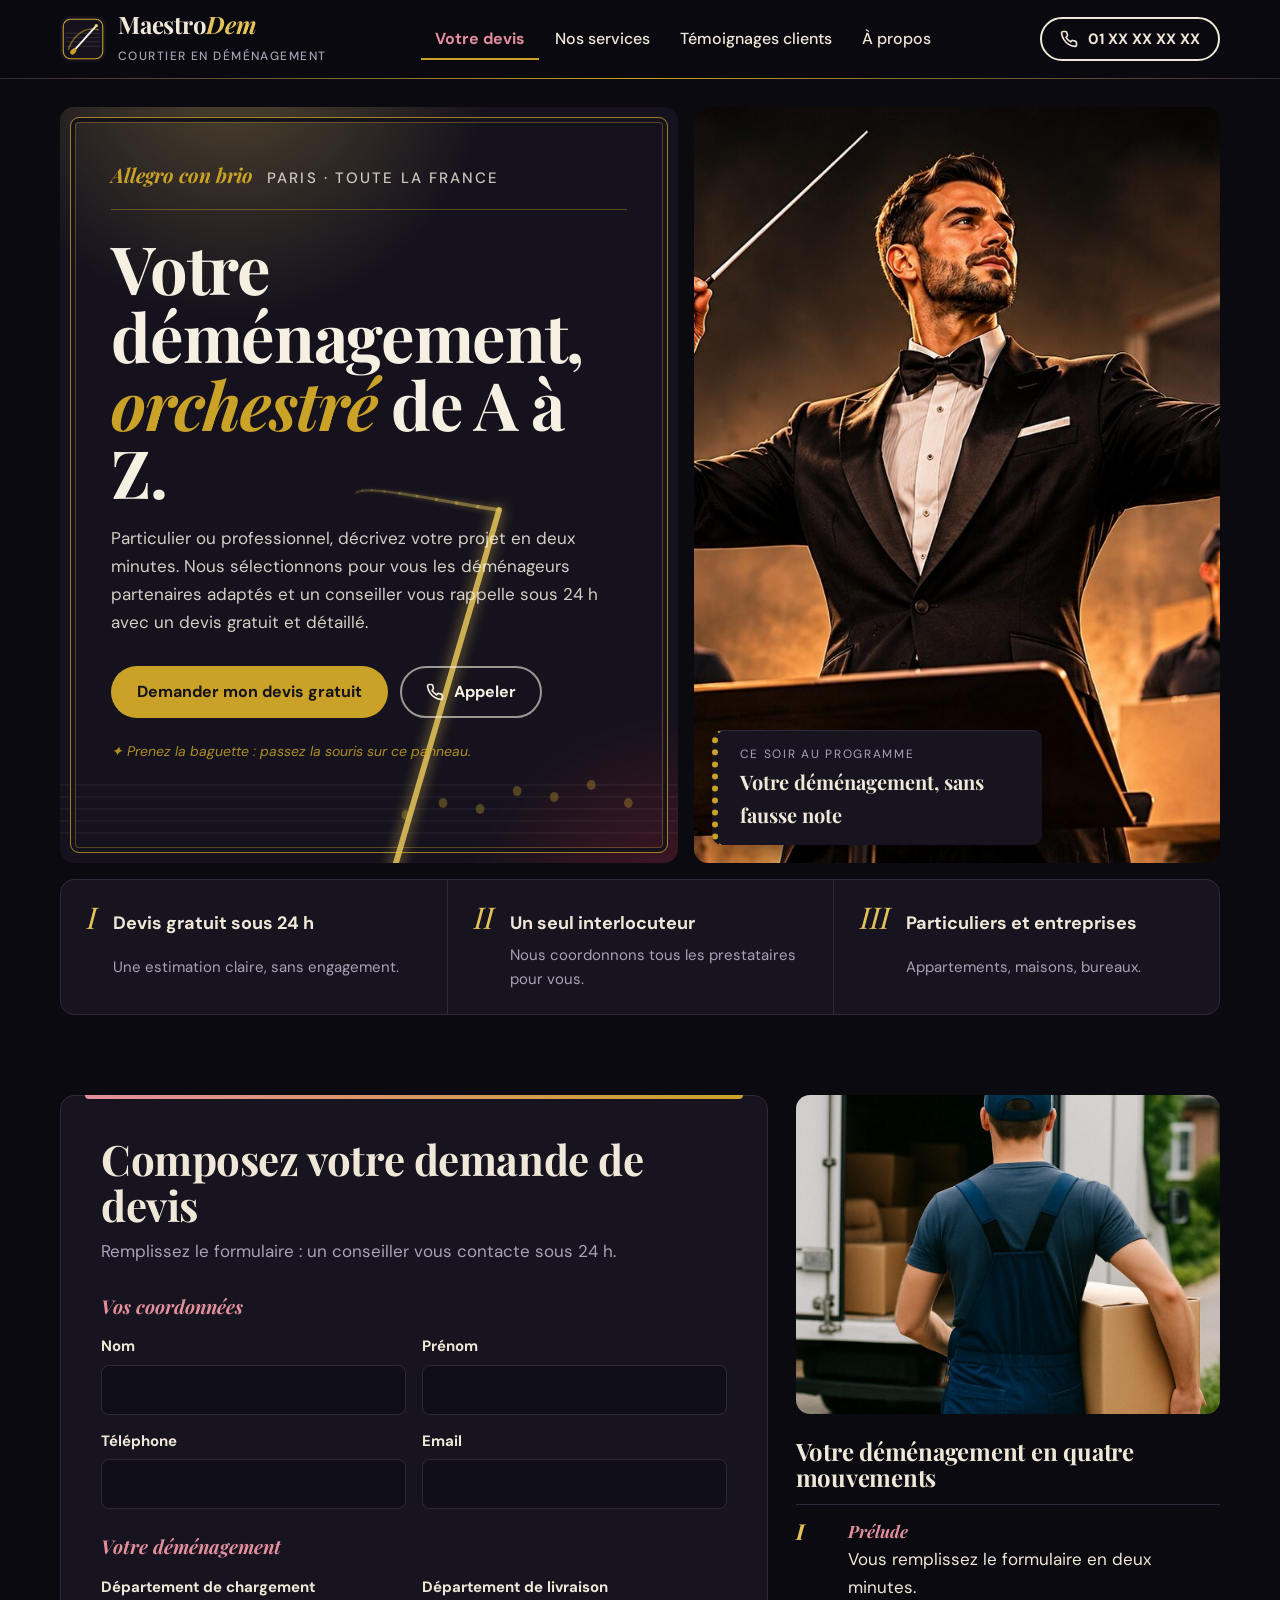
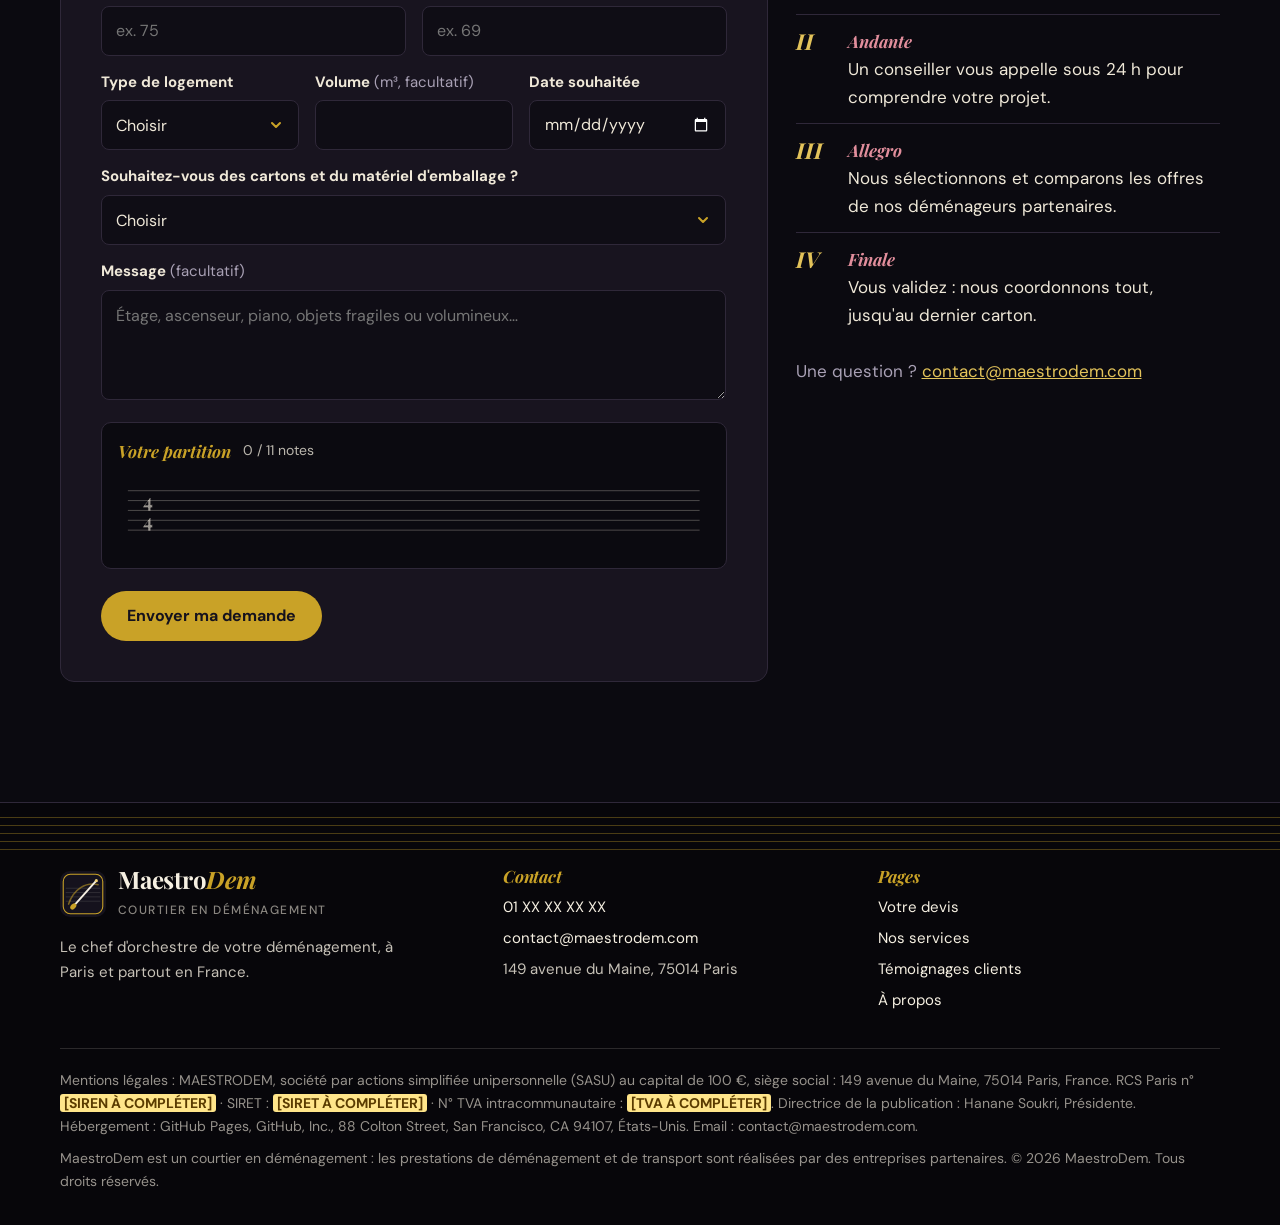
==== index.html @ 1825ca3b "Add files via upload" ====
<!doctype html>
<html lang="fr">
<head>
  <meta charset="utf-8">
  <meta name="viewport" content="width=device-width, initial-scale=1">
  <title>MaestroDem | Votre déménagement orchestré, devis gratuit</title>
  <meta name="description" content="MaestroDem, courtier en déménagement à Paris : nous sélectionnons et coordonnons des déménageurs partenaires partout en France. Devis gratuit sous 24 h.">
  <link rel="canonical" href="https://maestrodem.com/">
  <link rel="icon" href="assets/images/maestrodem-logo.svg" type="image/svg+xml">
  <link rel="icon" href="assets/images/maestrodem-logo.png" type="image/png">
  <link rel="apple-touch-icon" href="assets/images/maestrodem-logo.png">
  <meta name="theme-color" content="#15121D">
  <link rel="preconnect" href="https://fonts.googleapis.com">
  <link rel="preconnect" href="https://fonts.gstatic.com" crossorigin>
  <link href="https://fonts.googleapis.com/css2?family=DM+Sans:opsz,wght@9..40,400;9..40,500;9..40,700&family=Playfair+Display:ital,wght@0,700;0,900;1,400;1,700&display=swap" rel="stylesheet">
  <link rel="stylesheet" href="assets/css/style.css">
  <meta property="og:type" content="website">
  <meta property="og:locale" content="fr_FR">
  <meta property="og:site_name" content="MaestroDem">
  <meta property="og:image" content="https://maestrodem.com/assets/images/og-image.jpg">
  <meta property="og:title" content="MaestroDem | Votre déménagement orchestré, devis gratuit">
  <meta property="og:description" content="MaestroDem, courtier en déménagement à Paris : nous sélectionnons et coordonnons des déménageurs partenaires partout en France. Devis gratuit sous 24 h.">
  <meta property="og:url" content="https://maestrodem.com/">
</head>
<body>
  <header class="site-header">
    <div class="container header-inner">
      <a class="brand" href="index.html">
          <img src="assets/images/maestrodem-logo.svg" alt="" width="46" height="46">
          <span><span class="brand-name">Maestro<em>Dem</em></span><span class="brand-sub">Courtier en déménagement</span></span>
        </a>
      <nav class="nav" aria-label="Navigation principale">
        <a data-nav href="index.html">Votre devis</a>
        <a data-nav href="services.html">Nos services</a>
        <a data-nav href="temoignages-clients.html">Témoignages clients</a>
        <a data-nav href="apropos.html">À propos</a>
      </nav>
      <div class="header-actions">
        <a class="btn btn-line btn-small" href="tel:+33XXXXXXXXX"><svg viewBox="0 0 24 24" fill="none" stroke="currentColor" stroke-width="2.2" stroke-linecap="round" stroke-linejoin="round" aria-hidden="true"><path d="M22 16.9v3a2 2 0 0 1-2.2 2 19.8 19.8 0 0 1-8.6-3.1 19.5 19.5 0 0 1-6-6A19.8 19.8 0 0 1 2.1 4.2 2 2 0 0 1 4.1 2h3a2 2 0 0 1 2 1.7c.1.9.4 1.8.7 2.7a2 2 0 0 1-.5 2.1L8 9.8a16 16 0 0 0 6 6l1.3-1.3a2 2 0 0 1 2.1-.4c.9.3 1.8.6 2.7.7a2 2 0 0 1 1.7 2z"/></svg> 01 XX XX XX XX</a>
        <button class="burger" data-burger aria-label="Ouvrir le menu" aria-expanded="false"><span></span><span></span><span></span></button>
      </div>
    </div>
  </header>

  <div class="drawer" data-drawer>
    <div class="drawer-panel" role="dialog" aria-label="Menu">
      <div class="drawer-head">
        <a class="brand" href="index.html">
          <img src="assets/images/maestrodem-logo.svg" alt="" width="46" height="46">
          <span><span class="brand-name">Maestro<em>Dem</em></span><span class="brand-sub">Courtier en déménagement</span></span>
        </a>
        <button class="drawer-close" data-close aria-label="Fermer le menu">✕</button>
      </div>
      <nav class="drawer-links">
        <a data-nav href="index.html">Votre devis</a>
        <a data-nav href="services.html">Nos services</a>
        <a data-nav href="temoignages-clients.html">Témoignages clients</a>
        <a data-nav href="apropos.html">À propos</a>
      </nav>
      <div class="drawer-contact">
        <a class="btn btn-go" href="tel:+33XXXXXXXXX"><svg viewBox="0 0 24 24" fill="none" stroke="currentColor" stroke-width="2.2" stroke-linecap="round" stroke-linejoin="round" aria-hidden="true"><path d="M22 16.9v3a2 2 0 0 1-2.2 2 19.8 19.8 0 0 1-8.6-3.1 19.5 19.5 0 0 1-6-6A19.8 19.8 0 0 1 2.1 4.2 2 2 0 0 1 4.1 2h3a2 2 0 0 1 2 1.7c.1.9.4 1.8.7 2.7a2 2 0 0 1-.5 2.1L8 9.8a16 16 0 0 0 6 6l1.3-1.3a2 2 0 0 1 2.1-.4c.9.3 1.8.6 2.7.7a2 2 0 0 1 1.7 2z"/></svg> 01 XX XX XX XX</a>
        <a class="btn btn-line" href="mailto:contact@maestrodem.com">contact@maestrodem.com</a>
      </div>
    </div>
  </div>

  <main>

    <section class="hero">
      <div class="container">
        <div class="hero-grid">
          <div class="stage" data-baton>
            <div class="tempo"><span class="tempo-mark">Allegro con brio</span> Paris · Toute la France</div>
            <h1>Votre déménagement, <em>orchestré</em> de A à Z.</h1>
            <p>Particulier ou professionnel, décrivez votre projet en deux minutes. Nous sélectionnons pour vous les déménageurs partenaires adaptés et un conseiller vous rappelle sous 24 h avec un devis gratuit et détaillé.</p>
            <div class="stage-actions">
              <a href="#form-section" class="btn btn-go">Demander mon devis gratuit</a>
              <a href="tel:+33XXXXXXXXX" class="btn btn-on-stage"><svg viewBox="0 0 24 24" fill="none" stroke="currentColor" stroke-width="2.2" stroke-linecap="round" stroke-linejoin="round" aria-hidden="true"><path d="M22 16.9v3a2 2 0 0 1-2.2 2 19.8 19.8 0 0 1-8.6-3.1 19.5 19.5 0 0 1-6-6A19.8 19.8 0 0 1 2.1 4.2 2 2 0 0 1 4.1 2h3a2 2 0 0 1 2 1.7c.1.9.4 1.8.7 2.7a2 2 0 0 1-.5 2.1L8 9.8a16 16 0 0 0 6 6l1.3-1.3a2 2 0 0 1 2.1-.4c.9.3 1.8.6 2.7.7a2 2 0 0 1 1.7 2z"/></svg> Appeler</a>
            </div>
            <p class="baton-hint">✦ Prenez la baguette : passez la souris sur ce panneau.</p>
            <svg class="staff-deco" viewBox="0 0 1000 70" preserveAspectRatio="none" aria-hidden="true">
          <line x1="0" x2="1000" y1="10" y2="10"/><line x1="0" x2="1000" y1="22" y2="22"/><line x1="0" x2="1000" y1="34" y2="34"/><line x1="0" x2="1000" y1="46" y2="46"/><line x1="0" x2="1000" y1="58" y2="58"/>
          <g><ellipse class="n" cx="560" cy="40" rx="7" ry="5"/><ellipse class="n" cx="620" cy="28" rx="7" ry="5"/><ellipse class="n" cx="680" cy="34" rx="7" ry="5"/><ellipse class="n" cx="740" cy="16" rx="7" ry="5"/><ellipse class="n" cx="800" cy="22" rx="7" ry="5"/><ellipse class="n" cx="860" cy="10" rx="7" ry="5"/><ellipse class="n" cx="920" cy="28" rx="7" ry="5"/></g>
        </svg>
          </div>
          <div class="hero-photo">
            <img src="assets/images/maestro-hero.jpg" alt="Un chef d'orchestre dirige des déménageurs portant des cartons" width="1672" height="941">
            <div class="ticket"><small>Ce soir au programme</small><strong>Votre déménagement, sans fausse note</strong></div>
          </div>
        </div>

        <div class="facts">
          <div class="fact"><span class="num">I</span><strong>Devis gratuit sous 24 h</strong><span>Une estimation claire, sans engagement.</span></div>
          <div class="fact"><span class="num">II</span><strong>Un seul interlocuteur</strong><span>Nous coordonnons tous les prestataires pour vous.</span></div>
          <div class="fact"><span class="num">III</span><strong>Particuliers et entreprises</strong><span>Appartements, maisons, bureaux.</span></div>
        </div>
      </div>
    </section>

    <section class="section" id="form-section">
      <div class="container quote-grid">
        <form id="form" class="form">
          <h2>Composez votre demande de devis</h2>
          <p class="muted">Remplissez le formulaire : un conseiller vous contacte sous 24 h.</p>
          <input type="hidden" name="Source" value="maestrodem.com">

          <fieldset>
            <legend>Vos coordonnées</legend>
            <div class="grid-2">
              <div class="field"><label for="f-nom">Nom</label><input class="input" id="f-nom" name="Nom" autocomplete="family-name" required></div>
              <div class="field"><label for="f-prenom">Prénom</label><input class="input" id="f-prenom" name="Prenom" autocomplete="given-name" required></div>
              <div class="field"><label for="f-tel">Téléphone</label><input class="input" id="f-tel" name="Telephone" type="tel" autocomplete="tel" required></div>
              <div class="field"><label for="f-email">Email</label><input class="input" id="f-email" type="email" name="Email" autocomplete="email" required></div>
            </div>
          </fieldset>

          <fieldset>
            <legend>Votre déménagement</legend>
            <div class="grid-2">
              <div class="field"><label for="f-dep1">Département de chargement</label><input class="input" id="f-dep1" name="Département chargement" placeholder="ex. 75" required></div>
              <div class="field"><label for="f-dep2">Département de livraison</label><input class="input" id="f-dep2" name="Département livraison" placeholder="ex. 69" required></div>
            </div>
            <div class="grid-3f" style="margin-top:14px">
              <div class="field">
                <label for="f-type">Type de logement</label>
                <select class="select" id="f-type" name="Type de Résidence" required>
                  <option value="" disabled selected>Choisir</option>
                  <option value="Maison">Maison</option>
                  <option value="Appartement">Appartement</option>
                  <option value="Bureau">Bureau</option>
                </select>
              </div>
              <div class="field"><label for="f-vol">Volume <span class="opt">(m³, facultatif)</span></label><input class="input" id="f-vol" name="Volume" inputmode="decimal"></div>
              <div class="field"><label for="date">Date souhaitée</label><input id="date" class="input" type="date" name="date"></div>
              <div class="field full">
                <label for="f-carton">Souhaitez-vous des cartons et du matériel d'emballage ?</label>
                <select class="select" id="f-carton" name="Carton" required>
                  <option value="" disabled selected>Choisir</option>
                  <option value="Oui">Oui</option>
                  <option value="Non">Non</option>
                </select>
              </div>
              <div class="field full"><label for="f-notes">Message <span class="opt">(facultatif)</span></label><textarea class="textarea" id="f-notes" name="Notes" placeholder="Étage, ascenseur, piano, objets fragiles ou volumineux…"></textarea></div>
            </div>
          </fieldset>

          <div class="partition" data-partition>
            <div class="partition-head">
              <span class="partition-title">Votre partition</span>
              <span class="partition-count" data-count>0 notes</span>
            </div>
            <svg class="partition-staff" viewBox="0 0 600 90" aria-hidden="true">
              <line class="staff-line" x1="10" x2="590" y1="20" y2="20"/><line class="staff-line" x1="10" x2="590" y1="30" y2="30"/><line class="staff-line" x1="10" x2="590" y1="40" y2="40"/><line class="staff-line" x1="10" x2="590" y1="50" y2="50"/><line class="staff-line" x1="10" x2="590" y1="60" y2="60"/>
              <text class="timesig" x="30" y="38" text-anchor="middle">4</text><text class="timesig" x="30" y="58" text-anchor="middle">4</text>
            </svg>
          </div>

          <div class="form-foot">
            <button id="submit-button" type="submit" class="btn btn-go">Envoyer ma demande</button>
            <p id="message" class="form-status" role="status" aria-live="polite"></p>
          </div>
        </form>

        <aside class="steps-panel">
          <img src="assets/images/ville.jpg" alt="Un déménageur charge un carton dans le camion" loading="lazy">
          <h3>Votre déménagement en quatre mouvements</h3>
          <ol class="steps">
            <li><span><b>Prélude</b>Vous remplissez le formulaire en deux minutes.</span></li>
            <li><span><b>Andante</b>Un conseiller vous appelle sous 24 h pour comprendre votre projet.</span></li>
            <li><span><b>Allegro</b>Nous sélectionnons et comparons les offres de nos déménageurs partenaires.</span></li>
            <li><span><b>Finale</b>Vous validez : nous coordonnons tout, jusqu'au dernier carton.</span></li>
          </ol>
          <p class="muted" style="margin-top:16px">Une question ? <a href="mailto:contact@maestrodem.com">contact@maestrodem.com</a></p>
        </aside>
      </div>
    </section>
  </main>

  <footer class="site-footer">
    <div class="container">
      <div class="footer-grid">
        <div>
          <a class="brand" href="index.html">
          <img src="assets/images/maestrodem-logo.svg" alt="" width="46" height="46">
          <span><span class="brand-name">Maestro<em>Dem</em></span><span class="brand-sub">Courtier en déménagement</span></span>
        </a>
          <p style="margin-top:14px;max-width:34ch">Le chef d'orchestre de votre déménagement, à Paris et partout en France.</p>
        </div>
        <div>
          <h3>Contact</h3>
          <ul class="footer-list">
            <li><a href="tel:+33XXXXXXXXX">01 XX XX XX XX</a></li>
            <li><a href="mailto:contact@maestrodem.com">contact@maestrodem.com</a></li>
            <li>149 avenue du Maine, 75014 Paris</li>
          </ul>
        </div>
        <div>
          <h3>Pages</h3>
          <ul class="footer-list">
            <li><a href="index.html">Votre devis</a></li>
            <li><a href="services.html">Nos services</a></li>
            <li><a href="temoignages-clients.html">Témoignages clients</a></li>
            <li><a href="apropos.html">À propos</a></li>
          </ul>
        </div>
      </div>
      <p class="legal">
        Mentions légales : MAESTRODEM, société par actions simplifiée unipersonnelle (SASU) au capital de 100 €, siège social : 149 avenue du Maine, 75014 Paris, France.
        RCS Paris n° <span class="todo">[SIREN À COMPLÉTER]</span> · SIRET : <span class="todo">[SIRET À COMPLÉTER]</span> · N° TVA intracommunautaire : <span class="todo">[TVA À COMPLÉTER]</span>.
        Directrice de la publication : Hanane Soukri, Présidente. Hébergement : GitHub Pages, GitHub, Inc., 88 Colton Street, San Francisco, CA 94107, États-Unis.
        Email : contact@maestrodem.com.
      </p>
      <p class="legal">
        MaestroDem est un courtier en déménagement : les prestations de déménagement et de transport sont réalisées par des entreprises partenaires.
        © <span data-year>2026</span> MaestroDem. Tous droits réservés.
      </p>
    </div>
  </footer>

  <script src="assets/js/main.js"></script>
</body>
</html>
---- assets/css/style.css ----
/* =========================================================
   MaestroDem — feuille de style
   Identité : salle de concert (noir de scène, ivoire de partition,
   or de la baguette, velours bordeaux)
   ========================================================= */
:root {
  color-scheme: dark;
  --night: #15121D;        /* noir de scène (panneaux) */
  --page: #0B0A10;         /* fond : salle plongée dans le noir */
  --paper: #18141F;        /* cartes */
  --cream: #F6F0E2;        /* ivoire de partition */
  --ink: #EFE8D8;          /* texte */
  --muted: #A9A1B5;
  --line: #2F2839;
  --gold: #C9A227;         /* or : actions */
  --gold-light: #E3C35A;
  --gold-ink: #E3C35A;     /* or pour le texte */
  --velvet: #E28E9C;       /* velours (accent texte) */

  --radius: 14px;
  --radius-field: 8px;
  --header-h: 78px;
  --serif: "Playfair Display", Georgia, "Times New Roman", serif;
  --sans: "DM Sans", "Helvetica Neue", Arial, sans-serif;
}

* { box-sizing: border-box; }
html { scroll-behavior: smooth; scroll-padding-top: calc(var(--header-h) + 16px); }
@media (prefers-reduced-motion: reduce) {
  html { scroll-behavior: auto; }
  *, *::before, *::after { transition: none !important; animation: none !important; }
}

body {
  margin: 0;
  font-family: var(--sans);
  font-size: 17px;
  line-height: 1.65;
  color: var(--ink);
  background: var(--page);
  -webkit-font-smoothing: antialiased;
}
img { max-width: 100%; display: block; }
a { color: var(--gold-light); }
:focus-visible { outline: 3px solid var(--gold); outline-offset: 3px; border-radius: 4px; }

.container { width: min(1160px, calc(100% - 40px)); margin: 0 auto; }

h1, h2, h3 { font-family: var(--serif); line-height: 1.1; letter-spacing: -0.01em; margin: 0; font-weight: 700; }
h1 em, h2 em { font-style: italic; color: var(--gold); font-weight: 700; }
h2 { font-size: clamp(28px, 3.4vw, 42px); }
h3 { font-size: 21px; }
p { margin: 0; }
.lead { font-size: 19px; color: var(--muted); max-width: 62ch; margin-top: 16px; }
.muted { color: var(--muted); }
.todo { background: #FFE58A; color: #5A3B00; font-weight: 700; padding: 0 4px; border-radius: 3px; }

/* ===================== Header ===================== */
.site-header {
  position: sticky; top: 0; z-index: 100;
  background: rgba(11, 10, 16, .86);
  backdrop-filter: saturate(140%) blur(8px);
  border-bottom: 1px solid var(--line);
}
.site-header::after {      /* fin liseré or */
  content: ""; position: absolute; left: 0; right: 0; bottom: -1px; height: 1px;
  background: linear-gradient(90deg, transparent, var(--gold), transparent);
}
.header-inner {
  height: var(--header-h);
  display: flex; align-items: center; justify-content: space-between; gap: 20px;
}
.brand { display: flex; align-items: center; gap: 12px; text-decoration: none; color: var(--ink); }
.brand img { width: 46px; height: 46px; }
.brand-name { font-family: var(--serif); font-weight: 700; font-size: 24px; line-height: 1; letter-spacing: -0.01em; }
.brand-name em { color: var(--gold-ink); }
.brand-sub { display: block; font-size: 12px; color: var(--muted); font-weight: 500; margin-top: 5px; letter-spacing: .12em; text-transform: uppercase; }

.nav { display: flex; gap: 2px; }
.nav a {
  text-decoration: none; color: var(--ink); font-weight: 500; font-size: 16px;
  padding: 8px 14px; border-radius: 6px;
}
.nav a:hover { background: var(--paper); }
.nav a[aria-current="page"] { color: var(--velvet); font-weight: 700; box-shadow: inset 0 -2px 0 var(--gold); border-radius: 0; }

.header-actions { display: flex; align-items: center; gap: 10px; }

/* ===================== Buttons ===================== */
.btn {
  display: inline-flex; align-items: center; justify-content: center; gap: 10px;
  font: inherit; font-weight: 700; font-size: 16px; line-height: 1;
  padding: 15px 24px; border-radius: 999px; border: 2px solid transparent;
  text-decoration: none; cursor: pointer;
  transition: background-color .15s ease, border-color .15s ease, color .15s ease, transform .15s ease;
}
.btn svg { width: 18px; height: 18px; flex: none; }
.btn-go { background: var(--gold); color: var(--night); }
.btn-go:hover { background: var(--gold-light); transform: translateY(-1px); }
.btn-go:disabled { opacity: .6; cursor: progress; transform: none; }
.btn-line { border-color: currentColor; color: var(--ink); background: transparent; }
.btn-line:hover { background: var(--gold); border-color: var(--gold); color: var(--night); }
.btn-on-stage { border-color: rgba(246,240,226,.6); color: var(--cream); background: transparent; }
.btn-on-stage:hover { background: var(--cream); border-color: var(--cream); color: var(--night); }
.btn-small { padding: 11px 18px; font-size: 15px; }

/* ===================== Burger / drawer ===================== */
.burger {
  display: none; width: 46px; height: 46px; border-radius: 8px;
  border: 1px solid var(--line); background: var(--paper); cursor: pointer;
  align-items: center; justify-content: center; flex-direction: column; gap: 5px;
}
.burger span { width: 20px; height: 2px; background: var(--ink); border-radius: 2px; }

.drawer {
  position: fixed; inset: 0; z-index: 200;
  background: rgba(21, 18, 29, .55);
  opacity: 0; pointer-events: none; transition: opacity .25s ease;
}
.drawer.open { opacity: 1; pointer-events: auto; }
.drawer-panel {
  position: absolute; top: 0; right: 0; height: 100%; width: min(340px, 88vw);
  background: var(--paper); padding: 20px; display: flex; flex-direction: column; gap: 22px;
  transform: translateX(100%); transition: transform .25s ease;
  border-left: 3px solid var(--gold);
}
.drawer.open .drawer-panel { transform: none; }
.drawer-head { display: flex; justify-content: space-between; align-items: center; }
.drawer-close {
  width: 42px; height: 42px; border-radius: 8px; border: 1px solid var(--line);
  background: var(--paper); font-size: 20px; cursor: pointer; color: var(--ink);
}
.drawer-links { display: flex; flex-direction: column; }
.drawer-links a {
  text-decoration: none; color: var(--ink); font-family: var(--serif); font-weight: 700; font-size: 22px;
  padding: 14px 0; border-bottom: 1px solid var(--line);
}
.drawer-links a[aria-current="page"] { color: var(--velvet); }
.drawer-contact { display: flex; flex-direction: column; gap: 10px; margin-top: auto; }

/* ===================== La scène (élément signature) ===================== */
.stage {
  position: relative; overflow: hidden; isolation: isolate;
  color: var(--cream);
  background:
    radial-gradient(ellipse 70% 60% at 28% -8%, rgba(227, 195, 90, .30), transparent 60%),
    radial-gradient(ellipse 60% 50% at 100% 110%, rgba(122, 28, 44, .55), transparent 60%),
    var(--night);
  border-radius: var(--radius);
  padding: clamp(28px, 4vw, 52px);
}
.stage::before {          /* double filet or, comme un programme de concert */
  content: ""; position: absolute; inset: 10px; z-index: 1;
  border: 1px solid rgba(201, 162, 39, .75); border-radius: calc(var(--radius) - 5px);
  box-shadow: inset 0 0 0 4px var(--night), inset 0 0 0 5px rgba(201, 162, 39, .35);
  pointer-events: none;
}
.stage > * { position: relative; z-index: 2; }
.stage > .baton-trail { position: absolute; inset: 0; z-index: 1; width: 100%; height: 100%; pointer-events: none; }
.stage > .staff-deco { position: absolute; left: 0; right: 0; bottom: 18px; z-index: 0; width: 100%; height: 70px; pointer-events: none; }

.tempo {
  display: flex; align-items: baseline; gap: 14px; flex-wrap: wrap;
  font-size: 15px; font-weight: 500; letter-spacing: .14em; text-transform: uppercase; color: rgba(246,240,226,.8);
  padding-bottom: 18px; margin-bottom: 24px;
  border-bottom: 1px solid rgba(201,162,39,.4);
}
.tempo-mark { font-family: var(--serif); font-style: italic; text-transform: none; letter-spacing: 0; font-size: 20px; color: var(--gold); font-weight: 700; }
.stage h1 { font-size: clamp(40px, 5.2vw, 68px); overflow-wrap: break-word; letter-spacing: -0.02em; line-height: 1.02; }
.stage p { color: rgba(246,240,226,.85); margin-top: 18px; max-width: 48ch; }
.stage-actions { display: flex; flex-wrap: wrap; gap: 12px; margin-top: 30px; }
.baton-hint { font-size: 14px !important; color: rgba(201,162,39,.85) !important; margin-top: 22px !important; font-style: italic; }
@media (hover: none), (prefers-reduced-motion: reduce) { .baton-hint { display: none; } }

/* notes qui flottent sur la portée décorative */
.staff-deco line { stroke: rgba(246,240,226,.10); stroke-width: 1; }
.staff-deco .n { fill: rgba(201,162,39,.35); animation: bob 4s ease-in-out infinite; transform-box: fill-box; }
.staff-deco .n:nth-child(2n) { animation-delay: -1.3s; }
.staff-deco .n:nth-child(3n) { animation-delay: -2.6s; }
@keyframes bob { 50% { transform: translateY(-5px); } }

/* ===================== Hero ===================== */
.hero { padding: 28px 0 0; }
.hero-grid {
  display: grid; grid-template-columns: minmax(0, 1.08fr) minmax(0, .92fr); gap: 16px; align-items: stretch;
}
.hero .stage { padding-bottom: clamp(70px, 8vw, 100px); }
.hero-photo { position: relative; border-radius: var(--radius); overflow: hidden; min-height: 380px; }
.hero-photo img { width: 100%; height: 100%; object-fit: cover; object-position: 40% center; }
.ticket {
  position: absolute; left: 18px; bottom: 18px; right: 18px; max-width: 330px;
  background: var(--paper); color: var(--ink); border-radius: 10px; padding: 14px 18px 14px 22px;
  box-shadow: 0 12px 30px rgba(0,0,0,.5); border-top: 1px solid var(--line);
  border-left: 6px dotted var(--gold);
}
.ticket small { display: block; font-size: 12px; letter-spacing: .14em; text-transform: uppercase; color: var(--muted); }
.ticket strong { font-family: var(--serif); font-size: 20px; font-weight: 700; }

/* ===================== Facts row ===================== */
.facts {
  display: grid; grid-template-columns: repeat(3, 1fr);
  margin-top: 16px; background: var(--paper); border-radius: var(--radius); border: 1px solid var(--line);
}
.fact { padding: 22px 26px; display: grid; grid-template-columns: auto 1fr; gap: 4px 16px; align-items: baseline; }
.fact + .fact { border-left: 1px solid var(--line); }
.fact .num { grid-row: span 2; font-family: var(--serif); font-style: italic; font-size: 30px; color: var(--gold-ink); line-height: 1; }
.fact strong { display: block; font-size: 18px; font-weight: 700; }
.fact span:not(.num) { color: var(--muted); font-size: 15px; }

/* ===================== Sections ===================== */
.section { padding: 80px 0; }
.page-head { padding: 60px 0 8px; }
.page-head .eyebrow { font-family: var(--serif); font-style: italic; color: var(--gold-ink); font-size: 20px; font-weight: 700; margin-bottom: 10px; }
.page-head h1 { font-size: clamp(38px, 4.8vw, 60px); letter-spacing: -0.02em; max-width: 20ch; }
.page-head h1 em { color: var(--velvet); }

/* ===================== Quote form ===================== */
.quote-grid { display: grid; grid-template-columns: minmax(0, 1.25fr) minmax(0, .75fr); gap: 28px; align-items: start; }
.form {
  background: var(--paper); border-radius: var(--radius); border: 1px solid var(--line);
  padding: clamp(22px, 3.5vw, 40px); position: relative;
}
.form::before { content: ""; position: absolute; left: 24px; right: 24px; top: -1px; height: 4px; border-radius: 0 0 4px 4px; background: linear-gradient(90deg, var(--velvet), var(--gold)); }
.form h2 { margin-bottom: 8px; }
.form > .muted { margin-bottom: 26px; }
fieldset { border: 0; padding: 0; margin: 0 0 22px; }
legend { font-family: var(--serif); font-style: italic; font-weight: 700; font-size: 19px; color: var(--velvet); padding: 0; margin-bottom: 12px; }
.grid-2 { display: grid; grid-template-columns: 1fr 1fr; gap: 14px 16px; }
.grid-3f { display: grid; grid-template-columns: 1fr 1fr 1fr; gap: 14px 16px; }
.field { display: flex; flex-direction: column; gap: 6px; }
.field.full { grid-column: 1 / -1; }
.field label { font-size: 15px; font-weight: 700; }
.field .opt { font-weight: 400; color: var(--muted); }
.input, .select, .textarea {
  width: 100%; font: inherit; font-size: 16px; color: var(--ink);
  padding: 12px 14px; border-radius: var(--radius-field);
  border: 1.5px solid var(--line); background: #0F0D15;
}
.input:focus, .select:focus, .textarea:focus {
  outline: none; border-color: var(--gold); background: #15121D;
  box-shadow: 0 0 0 3px rgba(201, 162, 39, .22);
}
.textarea { min-height: 110px; resize: vertical; }
.input, .select { height: 50px; }
.select {
  appearance: none; -webkit-appearance: none; padding-right: 40px; cursor: pointer;
  background: #0F0D15 url("data:image/svg+xml,%3Csvg xmlns='http://www.w3.org/2000/svg' viewBox='0 0 16 16'%3E%3Cpath d='M4 6l4 4 4-4' fill='none' stroke='%23C9A227' stroke-width='2' stroke-linecap='round' stroke-linejoin='round'/%3E%3C/svg%3E") right 14px center/16px no-repeat;
}
.form-foot { display: flex; align-items: center; gap: 16px; flex-wrap: wrap; margin-top: 8px; }
.form-status { font-weight: 700; }
.form-status.error { color: #FF8A80; }
.form-status.ok { color: #86D9A0; }

/* ---- La partition : une note par champ rempli ---- */
.partition {
  margin: 4px 0 22px; padding: 14px 16px 8px; border-radius: 10px;
  background: var(--page); border: 1px solid var(--line); color: var(--cream);
  transition: box-shadow .4s ease;
}
.partition-head { display: flex; align-items: center; gap: 12px; flex-wrap: wrap; font-size: 14px; }
.partition-title { font-family: var(--serif); font-style: italic; font-weight: 700; font-size: 17px; color: var(--gold); }
.partition-count { color: rgba(246,240,226,.75); }
.partition-staff { display: block; width: 100%; height: auto; margin-top: 6px; }
.partition-staff .staff-line { stroke: rgba(246,240,226,.28); stroke-width: 1; transition: stroke .5s ease; }
.partition-staff .timesig { font-family: var(--serif); font-weight: 700; font-size: 19px; fill: rgba(246,240,226,.6); }
.partition-staff .note { opacity: 0; transform: translateY(-14px); transition: opacity .35s ease, transform .45s cubic-bezier(.3,1.6,.5,1); transform-box: fill-box; }
.partition-staff .note.on { opacity: 1; transform: none; }
.partition-staff .note ellipse { fill: var(--gold); }
.partition-staff .note line { stroke: var(--gold); stroke-width: 1.6; }
.partition.complete { box-shadow: 0 0 0 2px var(--gold), 0 0 28px rgba(201,162,39,.35); }
.partition.complete .staff-line { stroke: rgba(201,162,39,.7); }

.steps-panel { position: sticky; top: calc(var(--header-h) + 20px); }
.steps-panel img { border-radius: var(--radius); aspect-ratio: 4 / 3; object-fit: cover; width: 100%; }
.steps-panel h3 { margin: 24px 0 14px; font-size: 24px; }
.steps { list-style: none; padding: 0; margin: 0; counter-reset: s; }
.steps li { counter-increment: s; display: grid; grid-template-columns: 40px 1fr; gap: 12px; padding: 12px 0; border-top: 1px solid var(--line); }
.steps li::before {
  content: counter(s, upper-roman); font-family: var(--serif); font-style: italic; font-weight: 700;
  font-size: 22px; color: var(--gold-ink); line-height: 1.3;
}
.steps b { display: block; font-family: var(--serif); font-style: italic; color: var(--velvet); }

/* ===================== Services list ===================== */
.service-list { display: grid; grid-template-columns: 1fr 1fr; gap: 0 48px; }
.service-item { display: grid; grid-template-columns: 58px 1fr; gap: 18px; padding: 26px 0; border-top: 1px solid rgba(201,162,39,.35); }
.service-icon {
  width: 58px; height: 58px; border-radius: 50%; background: var(--night);
  display: grid; place-items: center; font-size: 25px;
  box-shadow: inset 0 0 0 3px var(--night), inset 0 0 0 4px var(--gold);
}
.service-item p { color: var(--muted); margin-top: 6px; }
.tags { display: flex; flex-wrap: wrap; gap: 6px; margin-top: 12px; }
.tag { font-size: 14px; font-weight: 500; color: var(--velvet); background: var(--paper); border: 1px solid var(--line); padding: 3px 12px; border-radius: 999px; }
.tag i { font-family: var(--serif); font-weight: 700; }

/* ===================== About ===================== */
.about-grid { display: grid; grid-template-columns: minmax(0, 1.1fr) minmax(0, .9fr); gap: 56px; align-items: start; }
.prose p { margin-bottom: 18px; max-width: 64ch; }
.prose h2 { font-size: 30px; margin: 40px 0 14px; }
.prose blockquote { margin: 28px 0; padding: 4px 0 4px 22px; border-left: 3px solid var(--gold); font-family: var(--serif); font-style: italic; font-size: 23px; line-height: 1.4; color: var(--velvet); }
.checklist { list-style: none; padding: 0; margin: 0 0 18px; }
.checklist li { padding: 10px 0 10px 34px; border-bottom: 1px solid var(--line); position: relative; }
.checklist li::before { content: "♪"; position: absolute; left: 4px; top: 8px; color: var(--gold-ink); font-size: 20px; line-height: 1.3; }
.about-photos { display: grid; gap: 16px; position: sticky; top: calc(var(--header-h) + 20px); }
.about-photos img { border-radius: var(--radius); width: 100%; object-fit: cover; }
.about-photos img:first-child { aspect-ratio: 3 / 2; }
.about-photos img:last-child { aspect-ratio: 4 / 3; }

/* ===================== CTA ===================== */
.cta-stage { display: flex; justify-content: space-between; align-items: center; gap: 24px; flex-wrap: wrap; }
.cta-stage p { margin-top: 8px; }
.cta-stage .stage-actions { margin-top: 0; }

/* ===================== Footer ===================== */
.site-footer { position: relative; background: #07060A; border-top: 1px solid var(--line); color: rgba(246,240,226,.8); padding: 64px 0 32px; margin-top: 40px; font-size: 15px; }
.site-footer::before {   /* portée en haut du pied de page */
  content: ""; position: absolute; left: 0; right: 0; top: 14px; height: 33px;
  background: repeating-linear-gradient(to bottom, rgba(201,162,39,.35) 0 1px, transparent 1px 8px);
}
.footer-grid { display: grid; grid-template-columns: 1.2fr 1fr 1fr; gap: 32px; }
.site-footer .brand { color: var(--cream); }
.site-footer .brand-name em { color: var(--gold); }
.site-footer .brand-sub { color: rgba(246,240,226,.55); }
.site-footer h3 { font-size: 17px; color: var(--gold); margin-bottom: 10px; font-style: italic; }
.site-footer a { color: var(--cream); text-decoration: none; }
.site-footer a:hover { text-decoration: underline; }
.footer-list { list-style: none; padding: 0; margin: 0; display: grid; gap: 6px; }
.legal { border-top: 1px solid rgba(246,240,226,.15); margin-top: 36px; padding-top: 20px; color: rgba(246,240,226,.6); font-size: 14px; }
.legal + .legal { border-top: 0; margin-top: 8px; padding-top: 0; }

/* ===================== Page merci ===================== */
.thanks { min-height: calc(100vh - var(--header-h) - 200px); display: grid; place-items: center; padding: 60px 0; }
.thanks .stage { max-width: 680px; }
.float-notes { position: absolute; inset: 0; z-index: 0 !important; pointer-events: none; }
.float-notes span { position: absolute; bottom: -30px; color: var(--gold); opacity: 0; font-size: 26px; animation: rise 7s linear infinite; }
.float-notes span:nth-child(1) { left: 8%;  animation-delay: 0s; }
.float-notes span:nth-child(2) { left: 24%; animation-delay: 1.6s; font-size: 20px; }
.float-notes span:nth-child(3) { left: 46%; animation-delay: 3.1s; }
.float-notes span:nth-child(4) { left: 68%; animation-delay: .8s; font-size: 32px; }
.float-notes span:nth-child(5) { left: 86%; animation-delay: 2.4s; font-size: 22px; }
@keyframes rise { 10% { opacity: .6; } 80% { opacity: .4; } 100% { transform: translateY(-460px) rotate(18deg); opacity: 0; } }

/* ===================== Réseau (services) ===================== */
.network-grid { display: grid; grid-template-columns: minmax(0, 1.3fr) minmax(0, .7fr); gap: 40px; align-items: start; background: var(--paper); border: 1px solid var(--line); border-radius: var(--radius); padding: clamp(24px, 4vw, 48px); }
.network h2 { font-size: clamp(26px, 3vw, 38px); margin-bottom: 18px; }
.network p { margin-bottom: 14px; max-width: 62ch; }
.network-goal { font-family: var(--serif); font-style: italic; font-weight: 700; color: var(--velvet); font-size: 21px; }
.network-cta { display: flex; flex-wrap: wrap; gap: 12px; margin-top: 22px; }
.network-stat { text-align: center; }
.network-stat > * { position: relative; z-index: 2; }
.stat-big { font-family: var(--serif); font-style: italic; font-size: clamp(88px, 10vw, 128px); font-weight: 900; line-height: 1; color: var(--gold); }
.stat-label { font-family: var(--serif); font-weight: 700; font-size: 20px; margin-top: 8px; }
.stat-list { list-style: none; padding: 0; margin: 22px 0 0; text-align: left; border-top: 1px solid rgba(201,162,39,.45); }
.stat-list li { padding: 10px 0 10px 26px; position: relative; font-size: 15px; border-bottom: 1px solid rgba(246,240,226,.15); }
.stat-list li::before { content: "♪"; position: absolute; left: 4px; color: var(--gold); }

/* ===================== Avis clients ===================== */
.rating-bar { display: flex; align-items: center; gap: 24px; flex-wrap: wrap; background: var(--paper); border: 1px solid var(--line); border-radius: var(--radius); padding: 22px 28px; margin-bottom: 24px; }
.rating-bar[hidden] { display: none; }
.rating-bar .btn { margin-left: auto; }
.rating-score { font-family: var(--serif); font-size: 58px; font-weight: 900; line-height: 1; color: var(--velvet); }
.rating-score small { font-family: var(--sans); font-size: 20px; color: var(--muted); font-weight: 700; margin-left: 4px; }
.stars { color: var(--gold); font-size: 22px; letter-spacing: 2px; line-height: 1.2; }
.stars .off { color: var(--line); }
.review-grid { display: grid; grid-template-columns: repeat(3, minmax(0, 1fr)); gap: 16px; }
.review { background: var(--paper); border: 1px solid var(--line); border-radius: var(--radius); padding: 22px; display: flex; flex-direction: column; gap: 10px; border-top: 3px solid var(--gold); }
.review-name { font-weight: 700; }
.review-date { color: var(--muted); font-size: 14px; }
.review blockquote { margin: 0; color: var(--ink); overflow-wrap: anywhere; font-family: var(--serif); font-style: italic; font-size: 18px; line-height: 1.5; }
.pager { display: flex; flex-wrap: wrap; gap: 6px; justify-content: center; margin-top: 28px; }
.pager button { font: inherit; font-weight: 700; min-width: 42px; height: 42px; padding: 0 12px; border-radius: 999px; border: 1px solid var(--line); background: var(--paper); color: var(--ink); cursor: pointer; }
.pager button:hover:not(:disabled) { border-color: var(--gold); color: var(--gold-ink); }
.pager button[aria-current="page"] { background: var(--night); border-color: var(--night); color: var(--gold); }
.pager button:disabled { opacity: .45; cursor: default; }
.hp { position: absolute; left: -9999px; width: 1px; height: 1px; overflow: hidden; }
.review-toolbar { display: flex; align-items: center; gap: 12px; justify-content: flex-end; margin-bottom: 16px; }
.review-toolbar[hidden] { display: none; }
.review-toolbar label { font-weight: 700; font-size: 15px; }
.review-toolbar .select { width: auto; min-width: 280px; }

/* ===================== Responsive ===================== */
@media (max-width: 1000px) {
  .hero-grid, .quote-grid, .about-grid, .network-grid { grid-template-columns: 1fr; }
  .hero-photo { min-height: 280px; max-height: 400px; }
  .steps-panel, .about-photos { position: static; }
  .service-list { grid-template-columns: 1fr; }
  .footer-grid { grid-template-columns: 1fr 1fr; }
  .review-grid { grid-template-columns: repeat(2, minmax(0, 1fr)); }
}
@media (max-width: 860px) {
  .nav, .header-actions .btn { display: none; }
  .burger { display: inline-flex; }
}
@media (max-width: 640px) {
  body { font-size: 16px; }
  .facts { grid-template-columns: 1fr; }
  .fact + .fact { border-left: 0; border-top: 1px solid var(--line); }
  .grid-2, .grid-3f { grid-template-columns: 1fr; }
  .section { padding: 56px 0; }
  .footer-grid { grid-template-columns: 1fr; }
  .brand-sub { display: none; }
  .stage-actions .btn, .network-cta .btn { width: 100%; }
  .review-grid { grid-template-columns: 1fr; }
  .rating-bar .btn { margin-left: 0; width: 100%; }
  .review-toolbar { flex-direction: column; align-items: stretch; gap: 6px; }
  .review-toolbar .select { min-width: 0; width: 100%; }
}
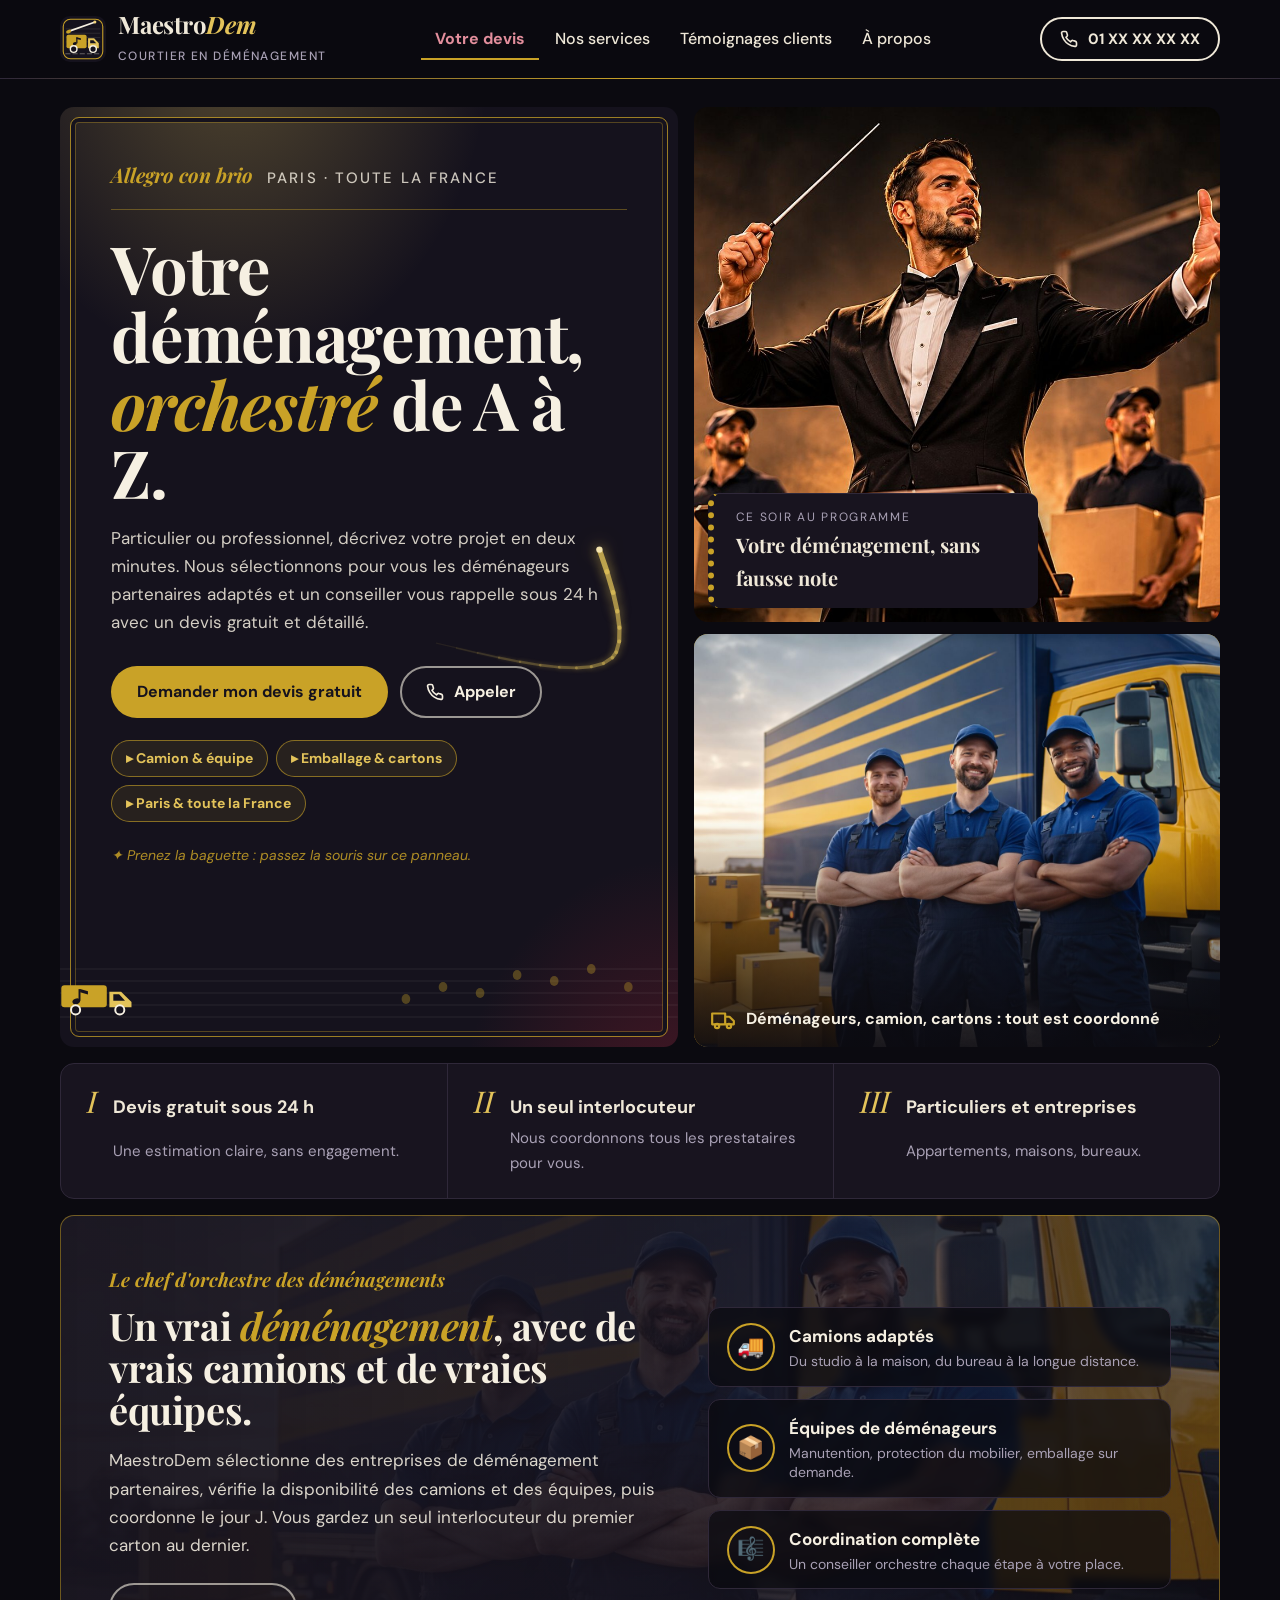
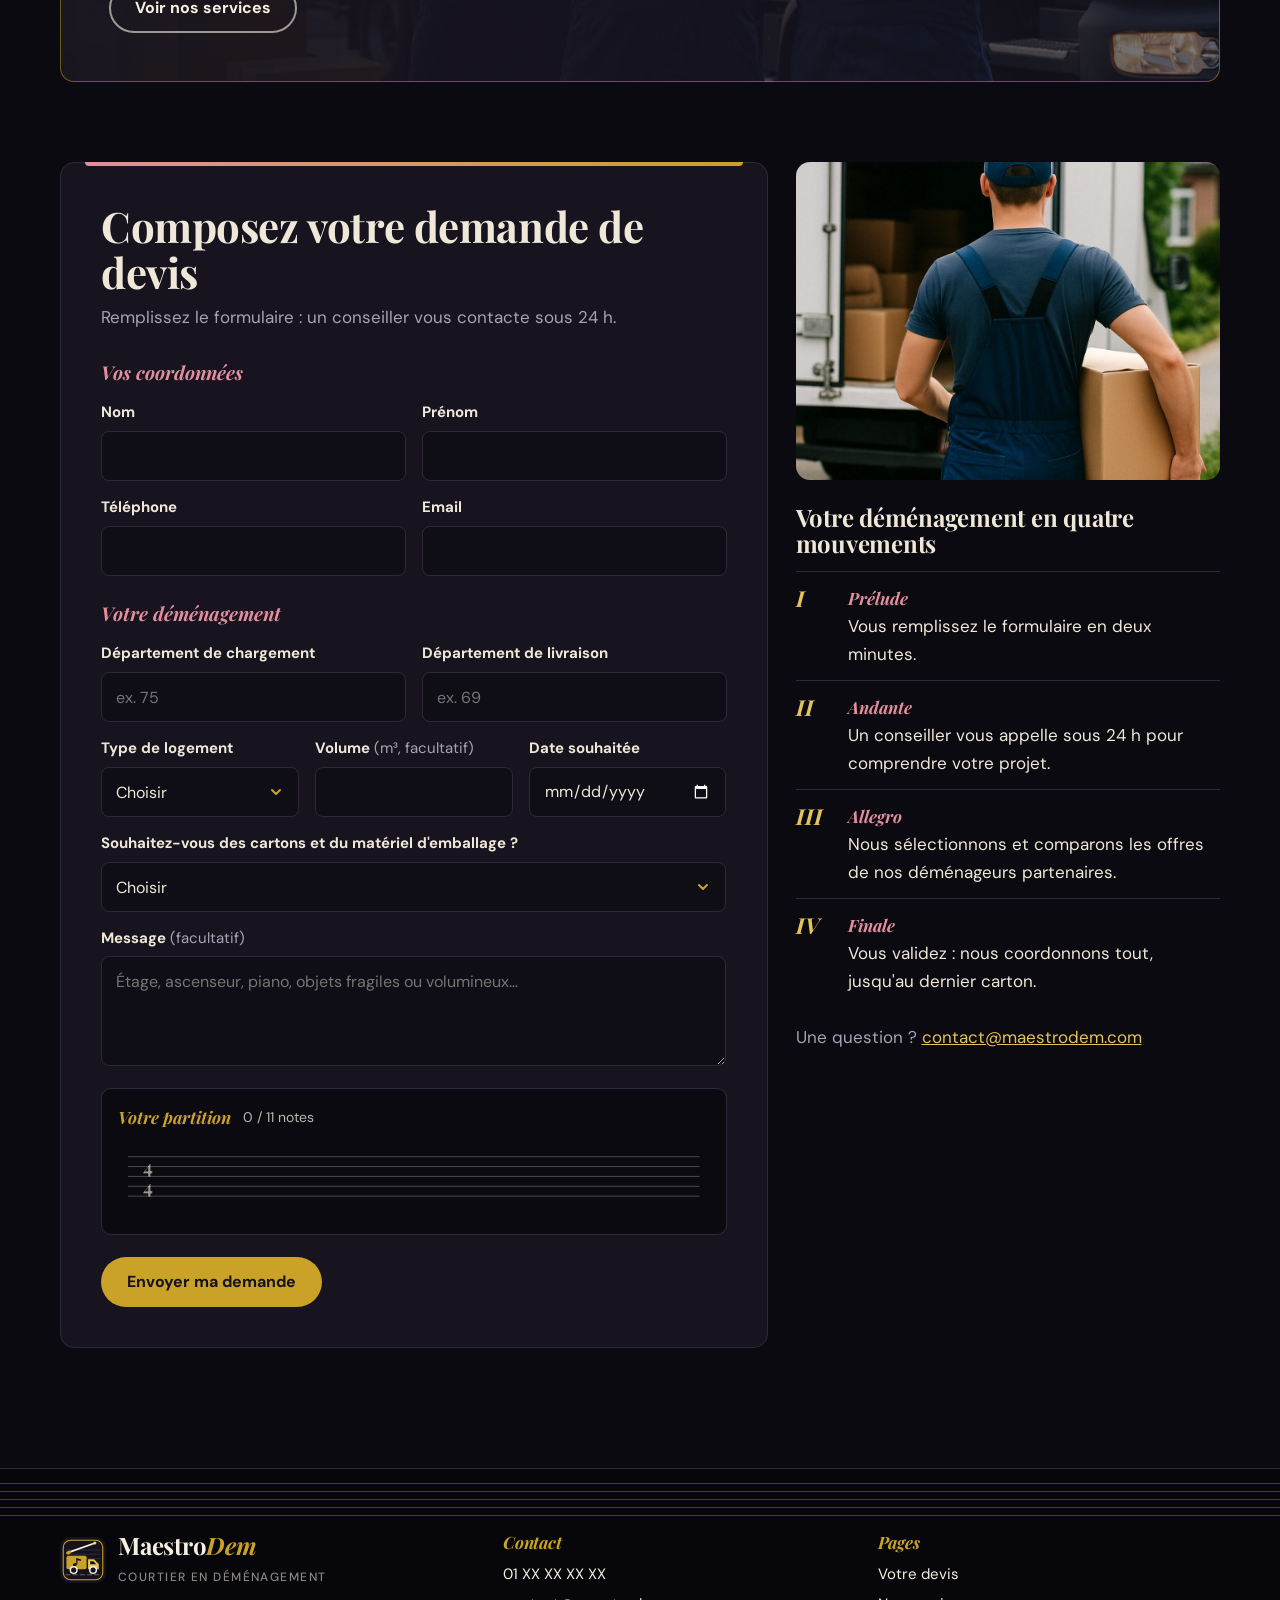
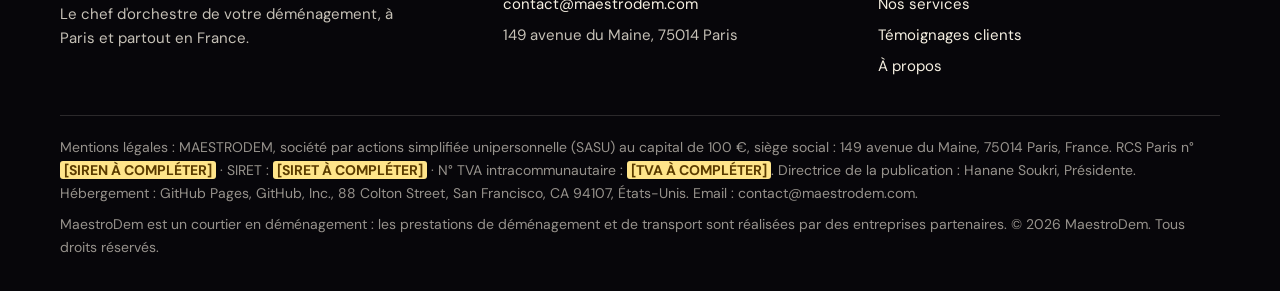
==== commit 6fe49e76: "Hero: show truck + crew next to the conductor, new truck logo, convoy band Co-Authored-By: Claude So" ====
--- a/index.html
+++ b/index.html
@@ -77,15 +77,23 @@
               <a href="#form-section" class="btn btn-go">Demander mon devis gratuit</a>
               <a href="tel:+33XXXXXXXXX" class="btn btn-on-stage"><svg viewBox="0 0 24 24" fill="none" stroke="currentColor" stroke-width="2.2" stroke-linecap="round" stroke-linejoin="round" aria-hidden="true"><path d="M22 16.9v3a2 2 0 0 1-2.2 2 19.8 19.8 0 0 1-8.6-3.1 19.5 19.5 0 0 1-6-6A19.8 19.8 0 0 1 2.1 4.2 2 2 0 0 1 4.1 2h3a2 2 0 0 1 2 1.7c.1.9.4 1.8.7 2.7a2 2 0 0 1-.5 2.1L8 9.8a16 16 0 0 0 6 6l1.3-1.3a2 2 0 0 1 2.1-.4c.9.3 1.8.6 2.7.7a2 2 0 0 1 1.7 2z"/></svg> Appeler</a>
             </div>
+            <ul class="chips" aria-label="Ce que nous orchestrons"><li>Camion &amp; équipe</li><li>Emballage &amp; cartons</li><li>Paris &amp; toute la France</li></ul>
             <p class="baton-hint">✦ Prenez la baguette : passez la souris sur ce panneau.</p>
+            <svg class="truck-run" viewBox="0 0 120 56" aria-hidden="true"><rect x="2" y="8" width="70" height="34" rx="5" fill="#C9A227"/><path d="M76 18h18l16 16v8H76z" fill="#E3C35A"/><path d="M82 22h9l9 10H82z" fill="#15121D"/><path d="M30 14v18" stroke="#15121D" stroke-width="3"/><ellipse cx="25" cy="33" rx="6" ry="4.4" fill="#15121D" transform="rotate(-20 25 33)"/><path d="M31 14l12 3.5v5L31 19z" fill="#15121D"/><g fill="#15121D" stroke="#F6F0E2" stroke-width="3"><circle cx="24" cy="46" r="7"/><circle cx="92" cy="46" r="7"/></g></svg>
             <svg class="staff-deco" viewBox="0 0 1000 70" preserveAspectRatio="none" aria-hidden="true">
           <line x1="0" x2="1000" y1="10" y2="10"/><line x1="0" x2="1000" y1="22" y2="22"/><line x1="0" x2="1000" y1="34" y2="34"/><line x1="0" x2="1000" y1="46" y2="46"/><line x1="0" x2="1000" y1="58" y2="58"/>
           <g><ellipse class="n" cx="560" cy="40" rx="7" ry="5"/><ellipse class="n" cx="620" cy="28" rx="7" ry="5"/><ellipse class="n" cx="680" cy="34" rx="7" ry="5"/><ellipse class="n" cx="740" cy="16" rx="7" ry="5"/><ellipse class="n" cx="800" cy="22" rx="7" ry="5"/><ellipse class="n" cx="860" cy="10" rx="7" ry="5"/><ellipse class="n" cx="920" cy="28" rx="7" ry="5"/></g>
         </svg>
           </div>
           <div class="hero-photo">
-            <img src="assets/images/maestro-hero.jpg" alt="Un chef d'orchestre dirige des déménageurs portant des cartons" width="1672" height="941">
-            <div class="ticket"><small>Ce soir au programme</small><strong>Votre déménagement, sans fausse note</strong></div>
+            <figure class="hp-main">
+              <img src="assets/images/maestro-hero.jpg" alt="Un chef d'orchestre dirige des déménageurs portant des cartons" width="961" height="941">
+              <figcaption class="ticket"><small>Ce soir au programme</small><strong>Votre déménagement, sans fausse note</strong></figcaption>
+            </figure>
+            <figure class="hp-truck">
+              <img src="assets/images/truck-hero.jpg" alt="Équipe de déménageurs devant le camion de déménagement" width="1536" height="1024" loading="eager">
+              <figcaption><svg viewBox="0 0 24 24" fill="none" stroke="currentColor" stroke-width="2" stroke-linecap="round" stroke-linejoin="round" aria-hidden="true"><path d="M2 6h12v10H2zM14 9h4l4 4v3h-8"/><circle cx="6.5" cy="17.5" r="2"/><circle cx="17.5" cy="17.5" r="2"/></svg> Déménageurs, camion, cartons : tout est coordonné</figcaption>
+            </figure>
           </div>
         </div>
 
@@ -94,6 +102,20 @@
           <div class="fact"><span class="num">II</span><strong>Un seul interlocuteur</strong><span>Nous coordonnons tous les prestataires pour vous.</span></div>
           <div class="fact"><span class="num">III</span><strong>Particuliers et entreprises</strong><span>Appartements, maisons, bureaux.</span></div>
         </div>
+
+        <section class="convoy" aria-labelledby="convoy-t">
+          <div class="convoy-text">
+            <p class="convoy-eyebrow">Le chef d'orchestre des déménagements</p>
+            <h2 id="convoy-t">Un vrai <em>déménagement</em>, avec de vrais camions et de vraies équipes.</h2>
+            <p>MaestroDem sélectionne des entreprises de déménagement partenaires, vérifie la disponibilité des camions et des équipes, puis coordonne le jour J. Vous gardez un seul interlocuteur du premier carton au dernier.</p>
+            <a href="services.html" class="btn btn-on-stage">Voir nos services</a>
+          </div>
+          <ul class="convoy-points">
+            <li><span class="cp-ico" aria-hidden="true">🚚</span><b>Camions adaptés</b><span>Du studio à la maison, du bureau à la longue distance.</span></li>
+            <li><span class="cp-ico" aria-hidden="true">📦</span><b>Équipes de déménageurs</b><span>Manutention, protection du mobilier, emballage sur demande.</span></li>
+            <li><span class="cp-ico" aria-hidden="true">🎼</span><b>Coordination complète</b><span>Un conseiller orchestre chaque étape à votre place.</span></li>
+          </ul>
+        </section>
       </div>
     </section>
 
--- a/assets/css/style.css
+++ b/assets/css/style.css
@@ -179,16 +179,33 @@
 .staff-deco .n:nth-child(3n) { animation-delay: -2.6s; }
 @keyframes bob { 50% { transform: translateY(-5px); } }
 
+/* camion qui roule sur la portée */
+.stage > .truck-run { position: absolute; left: 0; bottom: 30px; z-index: 1; width: 78px; height: auto; pointer-events: none; animation: drive 16s linear infinite; }
+@keyframes drive { from { left: -90px; } to { left: 100%; } }
+.chips { list-style: none; display: flex; flex-wrap: wrap; gap: 8px; padding: 0; margin: 22px 0 0; }
+.chips li { font-size: 14px; font-weight: 700; color: var(--gold-ink); border: 1px solid rgba(201,162,39,.6); background: rgba(201,162,39,.1); padding: 6px 14px; border-radius: 999px; }
+.chips li::before { content: "▸ "; }
+
 /* ===================== Hero ===================== */
 .hero { padding: 28px 0 0; }
 .hero-grid {
   display: grid; grid-template-columns: minmax(0, 1.08fr) minmax(0, .92fr); gap: 16px; align-items: stretch;
 }
 .hero .stage { padding-bottom: clamp(70px, 8vw, 100px); }
-.hero-photo { position: relative; border-radius: var(--radius); overflow: hidden; min-height: 380px; }
-.hero-photo img { width: 100%; height: 100%; object-fit: cover; object-position: 40% center; }
+.hero-photo { display: grid; grid-template-rows: minmax(0, 1.25fr) minmax(0, 1fr); gap: 12px; min-height: 380px; }
+.hero-photo figure { position: relative; margin: 0; border-radius: var(--radius); overflow: hidden; min-height: 0; }
+.hero-photo img { width: 100%; height: 100%; object-fit: cover; }
+.hp-main img { object-position: 40% 22%; }
+.hp-truck img { object-position: 50% 40%; }
+.hp-truck::after { content: ""; position: absolute; inset: 0; background: linear-gradient(to top, rgba(11,10,16,.88), rgba(11,10,16,0) 55%); pointer-events: none; }
+.hp-truck figcaption {
+  position: absolute; z-index: 2; left: 16px; right: 16px; bottom: 14px;
+  display: flex; align-items: center; gap: 10px; color: var(--cream); font-weight: 700; font-size: 16px; line-height: 1.3;
+}
+.hp-truck figcaption svg { width: 26px; height: 26px; flex: none; color: var(--gold); }
+.hp-truck { box-shadow: inset 0 0 0 2px var(--gold); }
 .ticket {
-  position: absolute; left: 18px; bottom: 18px; right: 18px; max-width: 330px;
+  position: absolute; left: 14px; bottom: 14px; right: 14px; max-width: 330px;
   background: var(--paper); color: var(--ink); border-radius: 10px; padding: 14px 18px 14px 22px;
   box-shadow: 0 12px 30px rgba(0,0,0,.5); border-top: 1px solid var(--line);
   border-left: 6px dotted var(--gold);
@@ -206,6 +223,24 @@
 .fact .num { grid-row: span 2; font-family: var(--serif); font-style: italic; font-size: 30px; color: var(--gold-ink); line-height: 1; }
 .fact strong { display: block; font-size: 18px; font-weight: 700; }
 .fact span:not(.num) { color: var(--muted); font-size: 15px; }
+
+/* ===================== Bandeau camions ===================== */
+.convoy {
+  display: grid; grid-template-columns: minmax(0, 1.1fr) minmax(0, .9fr); gap: 32px; align-items: center;
+  margin-top: 16px; padding: clamp(26px, 4vw, 48px); border-radius: var(--radius); color: var(--cream);
+  border: 1px solid rgba(201,162,39,.5);
+  background:
+    linear-gradient(90deg, rgba(21,18,29,.97) 0%, rgba(21,18,29,.9) 48%, rgba(21,18,29,.55) 100%),
+    url("../images/truck-hero.jpg") right center / cover no-repeat;
+}
+.convoy-eyebrow { font-family: var(--serif); font-style: italic; font-weight: 700; color: var(--gold); font-size: 19px; margin-bottom: 10px; }
+.convoy h2 { font-size: clamp(26px, 3vw, 38px); }
+.convoy-text > p:not(.convoy-eyebrow) { margin: 16px 0 24px; color: rgba(246,240,226,.88); max-width: 52ch; }
+.convoy-points { list-style: none; margin: 0; padding: 0; display: grid; gap: 12px; }
+.convoy-points li { display: grid; grid-template-columns: 48px 1fr; gap: 2px 14px; align-items: center; background: rgba(11,10,16,.72); backdrop-filter: blur(4px); border: 1px solid var(--line); border-radius: 12px; padding: 14px 18px; }
+.cp-ico { grid-row: span 2; width: 48px; height: 48px; border-radius: 50%; display: grid; place-items: center; font-size: 22px; box-shadow: inset 0 0 0 2px var(--gold); }
+.convoy-points b { font-size: 17px; }
+.convoy-points li > span:not(.cp-ico) { color: var(--muted); font-size: 14px; line-height: 1.4; }
 
 /* ===================== Sections ===================== */
 .section { padding: 80px 0; }
@@ -382,7 +417,8 @@
 /* ===================== Responsive ===================== */
 @media (max-width: 1000px) {
   .hero-grid, .quote-grid, .about-grid, .network-grid { grid-template-columns: 1fr; }
-  .hero-photo { min-height: 280px; max-height: 400px; }
+  .hero-photo { grid-template-rows: none; grid-template-columns: 1fr 1fr; min-height: 260px; }
+  .convoy { grid-template-columns: 1fr; }
   .steps-panel, .about-photos { position: static; }
   .service-list { grid-template-columns: 1fr; }
   .footer-grid { grid-template-columns: 1fr 1fr; }
@@ -401,6 +437,7 @@
   .footer-grid { grid-template-columns: 1fr; }
   .brand-sub { display: none; }
   .stage-actions .btn, .network-cta .btn { width: 100%; }
+  .hero-photo { grid-template-columns: 1fr; grid-template-rows: 300px 240px; }
   .review-grid { grid-template-columns: 1fr; }
   .rating-bar .btn { margin-left: 0; width: 100%; }
   .review-toolbar { flex-direction: column; align-items: stretch; gap: 6px; }
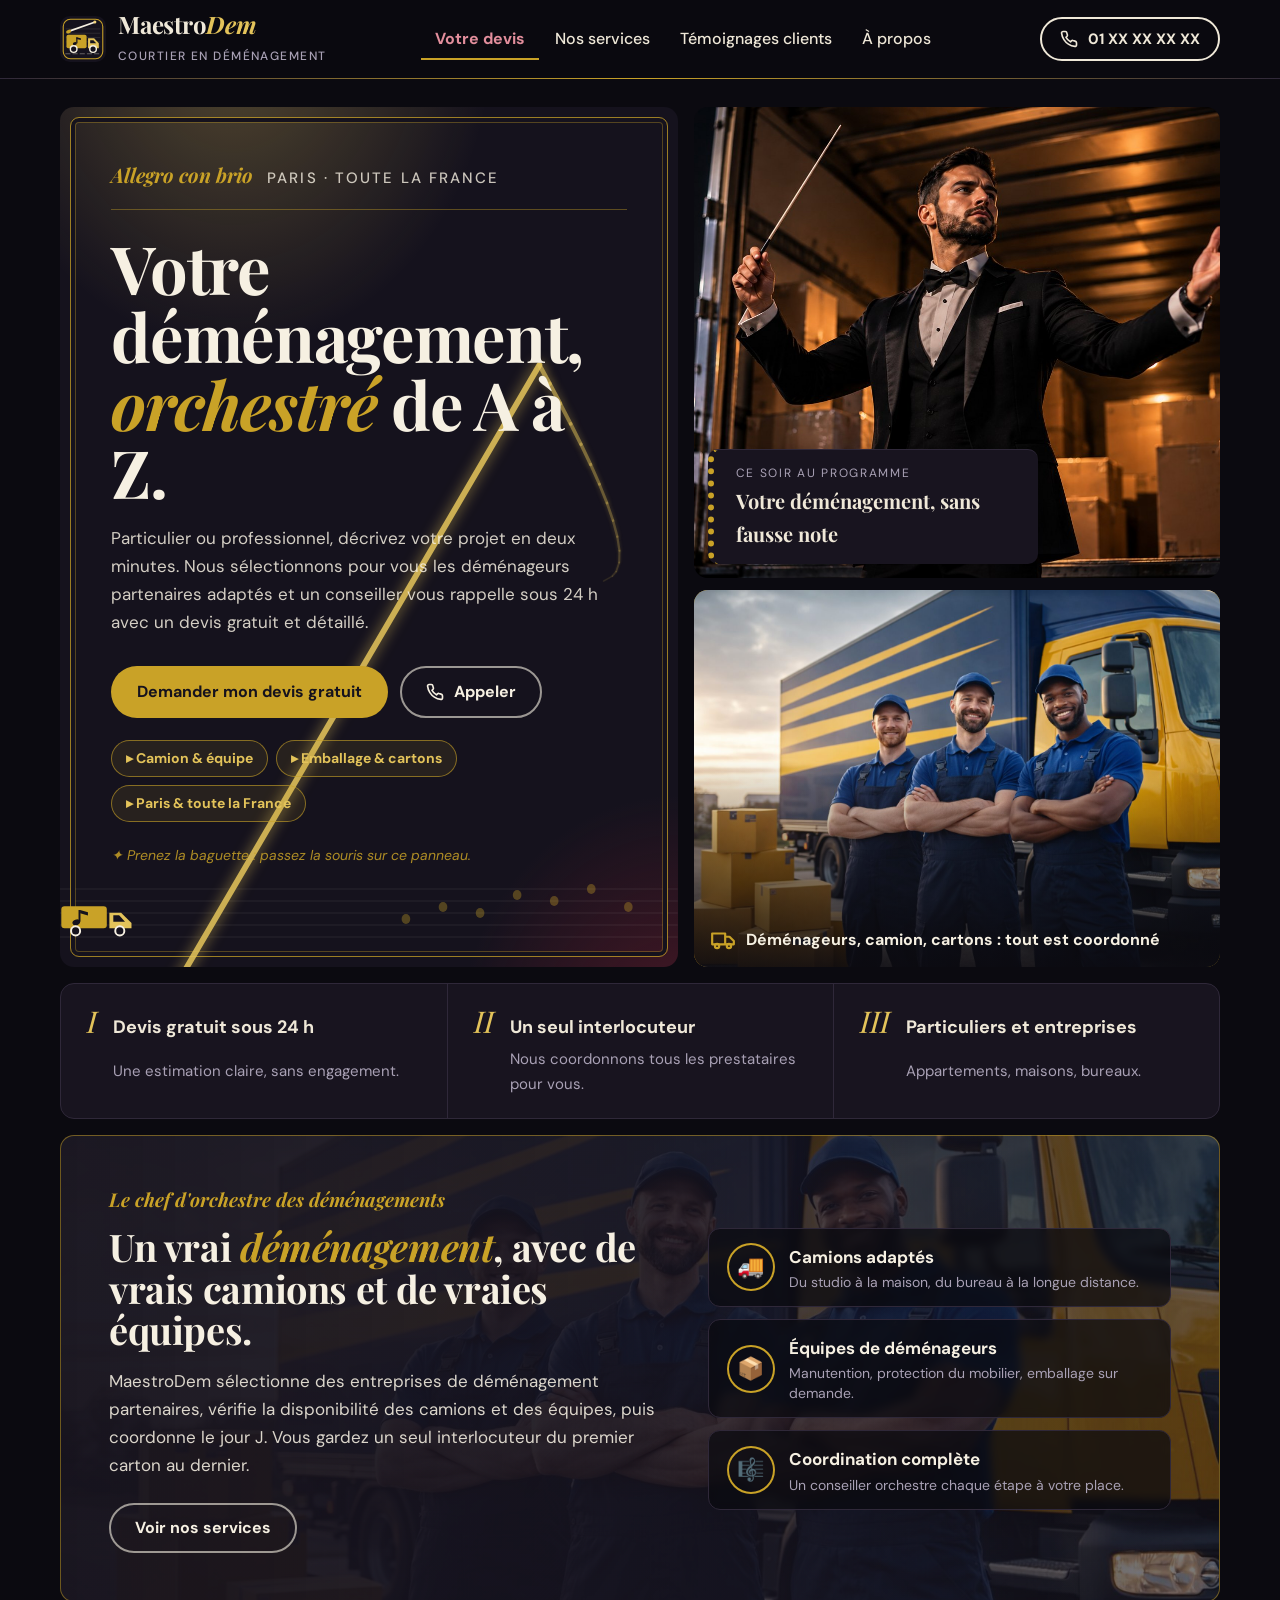
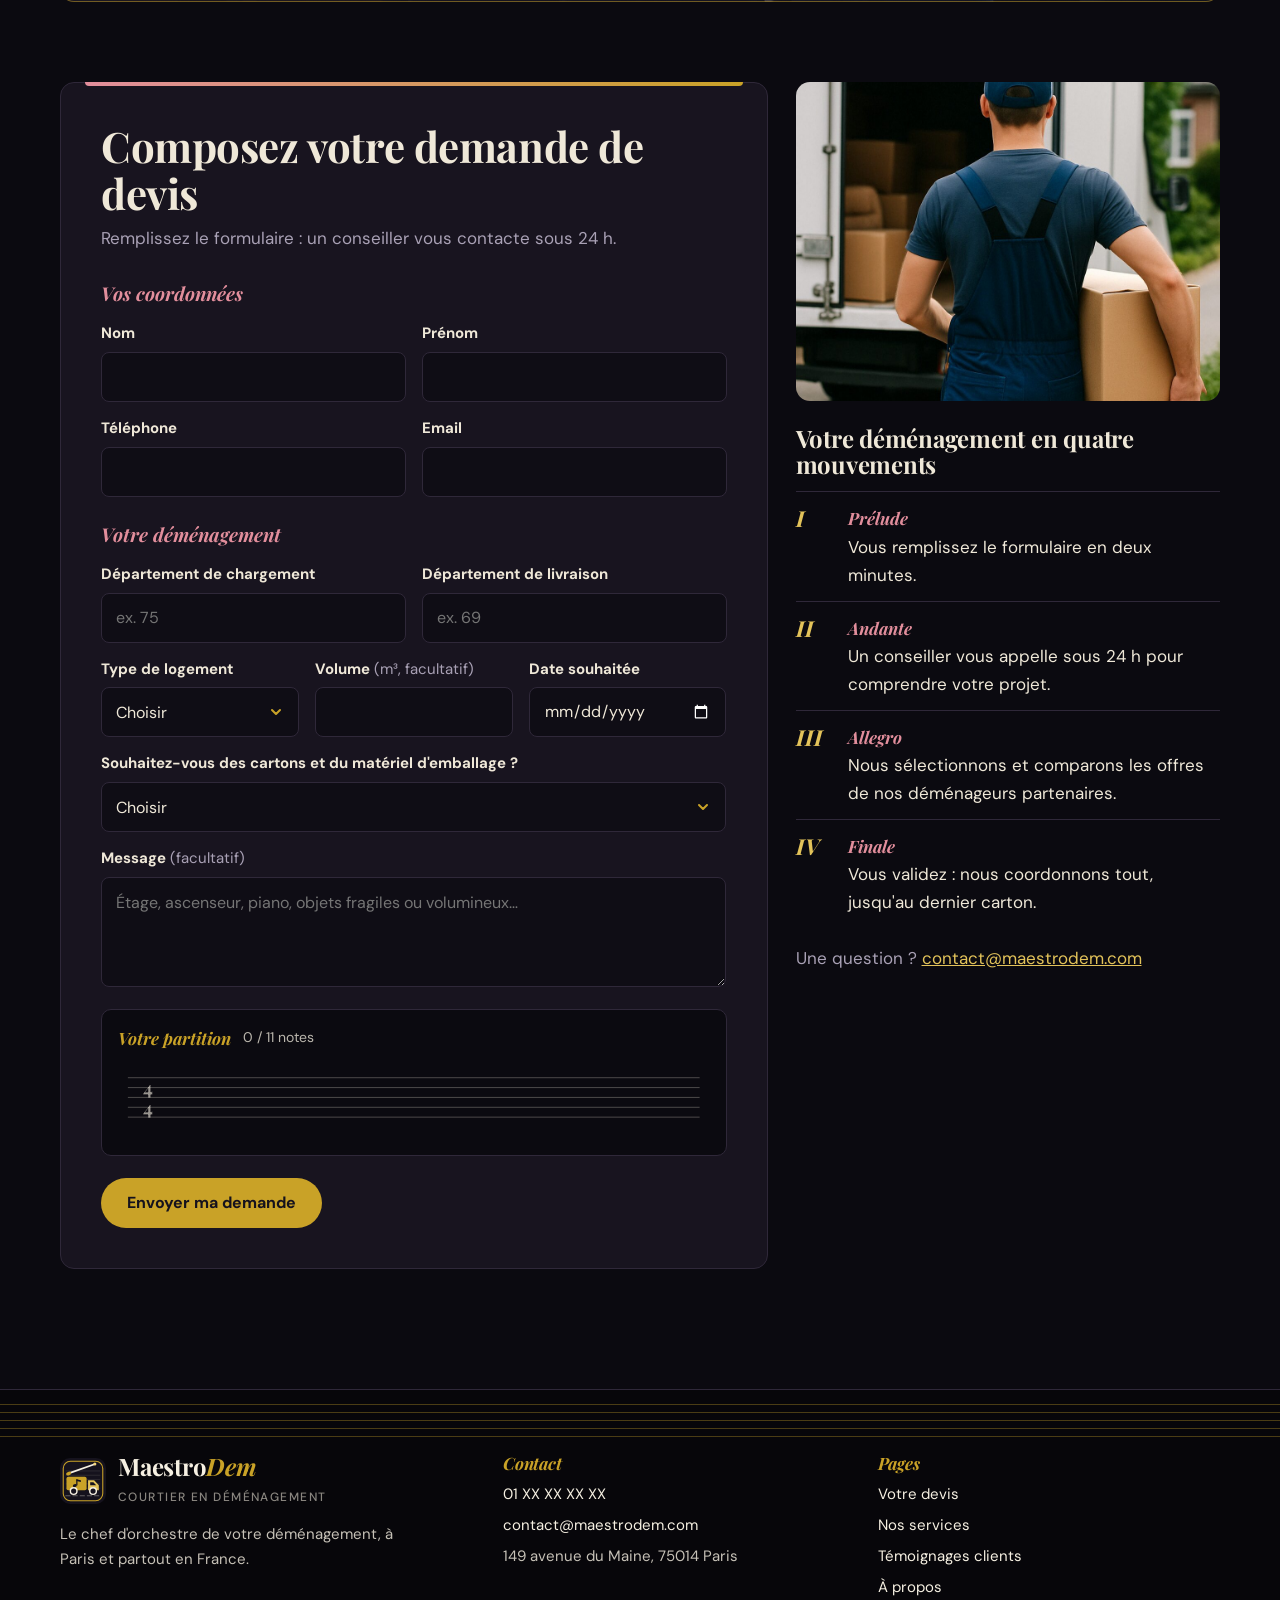
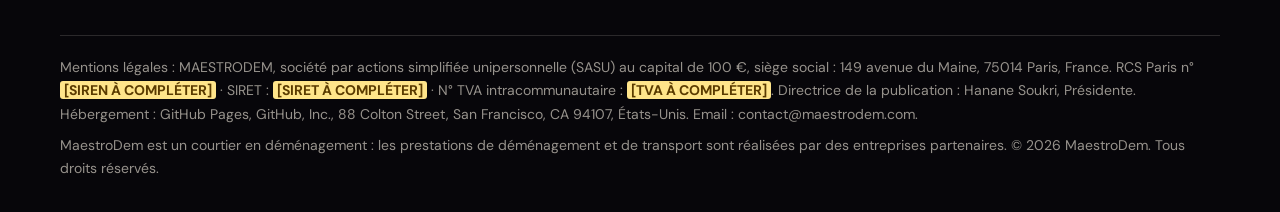
==== commit 3295bf0a: "Hero: conductor inside the moving truck image; og-image updated Co-Authored-By: Claude Sonnet 5.5 <n" ====
--- a/index.html
+++ b/index.html
@@ -87,7 +87,7 @@
           </div>
           <div class="hero-photo">
             <figure class="hp-main">
-              <img src="assets/images/maestro-hero.jpg" alt="Un chef d'orchestre dirige des déménageurs portant des cartons" width="961" height="941">
+              <img src="assets/images/maestro-truck.jpg" alt="Un chef d'orchestre dirige le chargement d'un camion de déménagement" width="1672" height="941">
               <figcaption class="ticket"><small>Ce soir au programme</small><strong>Votre déménagement, sans fausse note</strong></figcaption>
             </figure>
             <figure class="hp-truck">
--- a/assets/css/style.css
+++ b/assets/css/style.css
@@ -195,7 +195,7 @@
 .hero-photo { display: grid; grid-template-rows: minmax(0, 1.25fr) minmax(0, 1fr); gap: 12px; min-height: 380px; }
 .hero-photo figure { position: relative; margin: 0; border-radius: var(--radius); overflow: hidden; min-height: 0; }
 .hero-photo img { width: 100%; height: 100%; object-fit: cover; }
-.hp-main img { object-position: 40% 22%; }
+.hp-main img { object-position: 50% 30%; }
 .hp-truck img { object-position: 50% 40%; }
 .hp-truck::after { content: ""; position: absolute; inset: 0; background: linear-gradient(to top, rgba(11,10,16,.88), rgba(11,10,16,0) 55%); pointer-events: none; }
 .hp-truck figcaption {
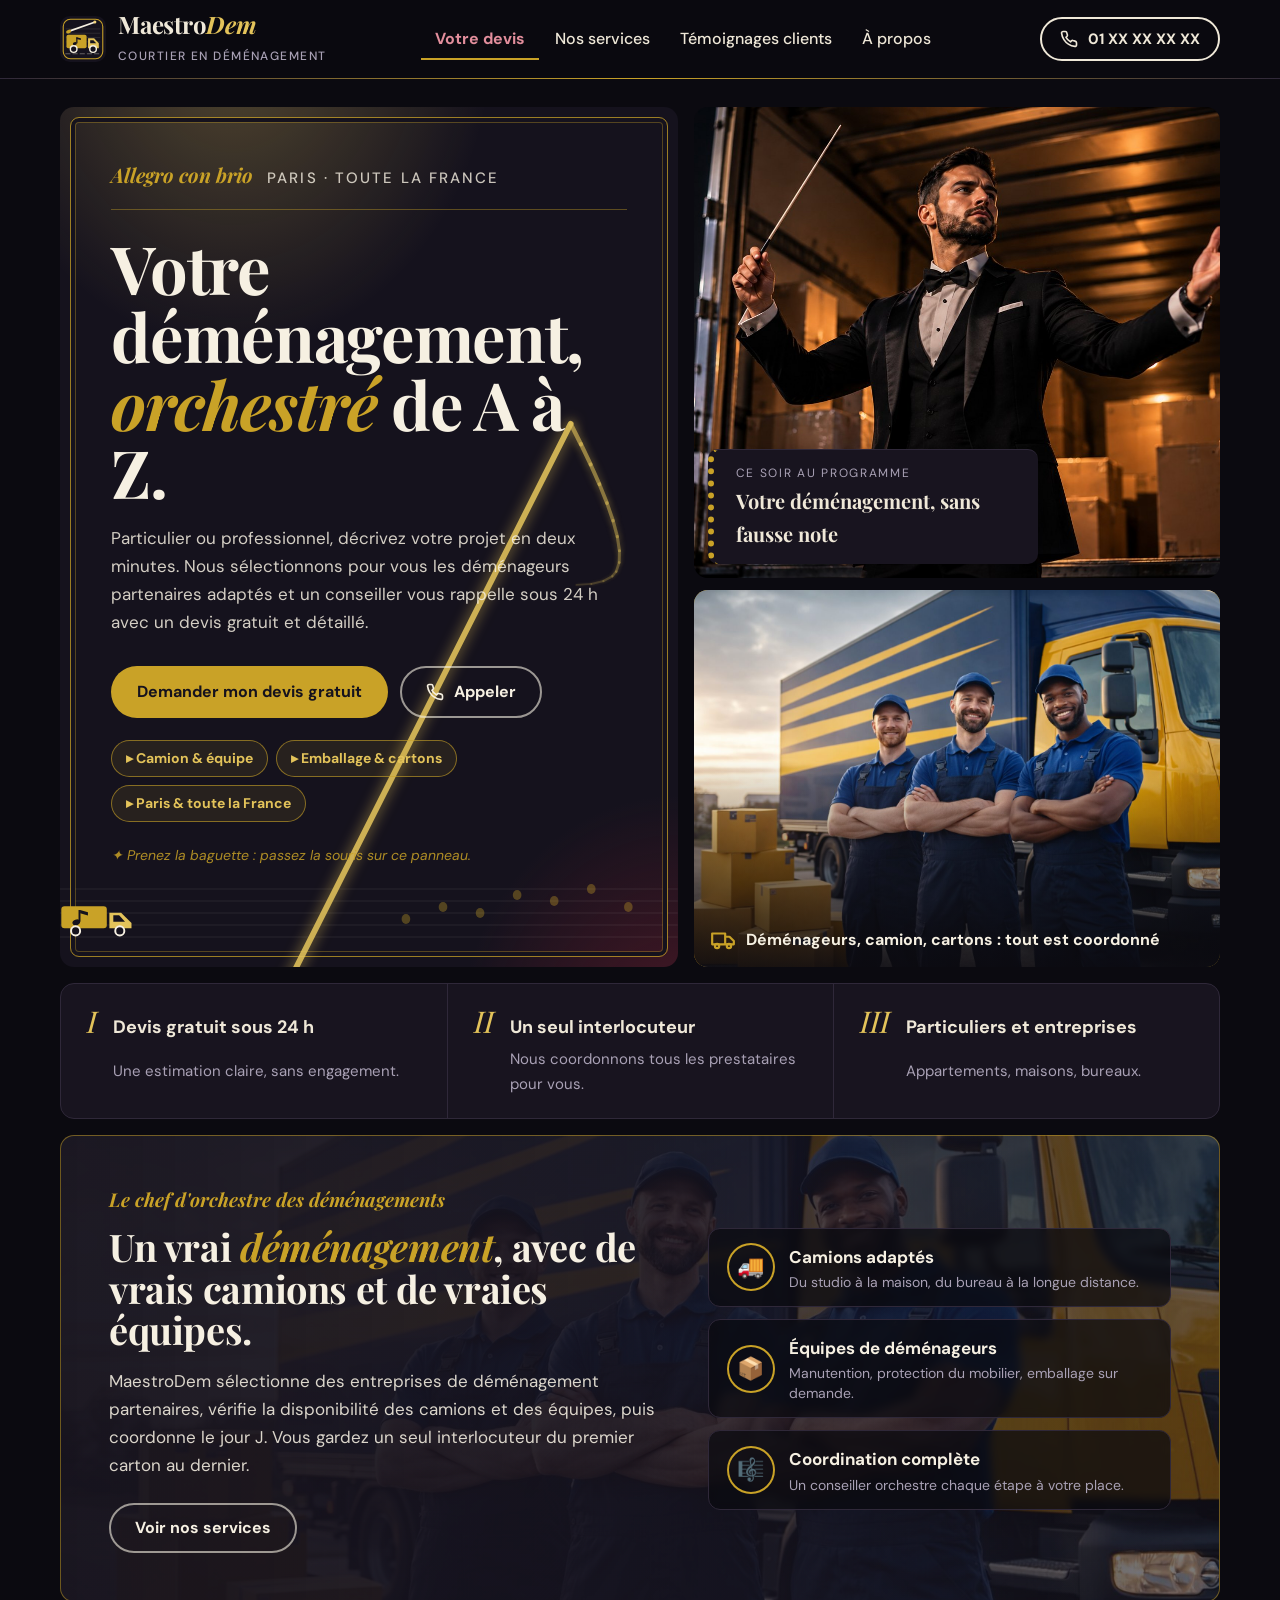
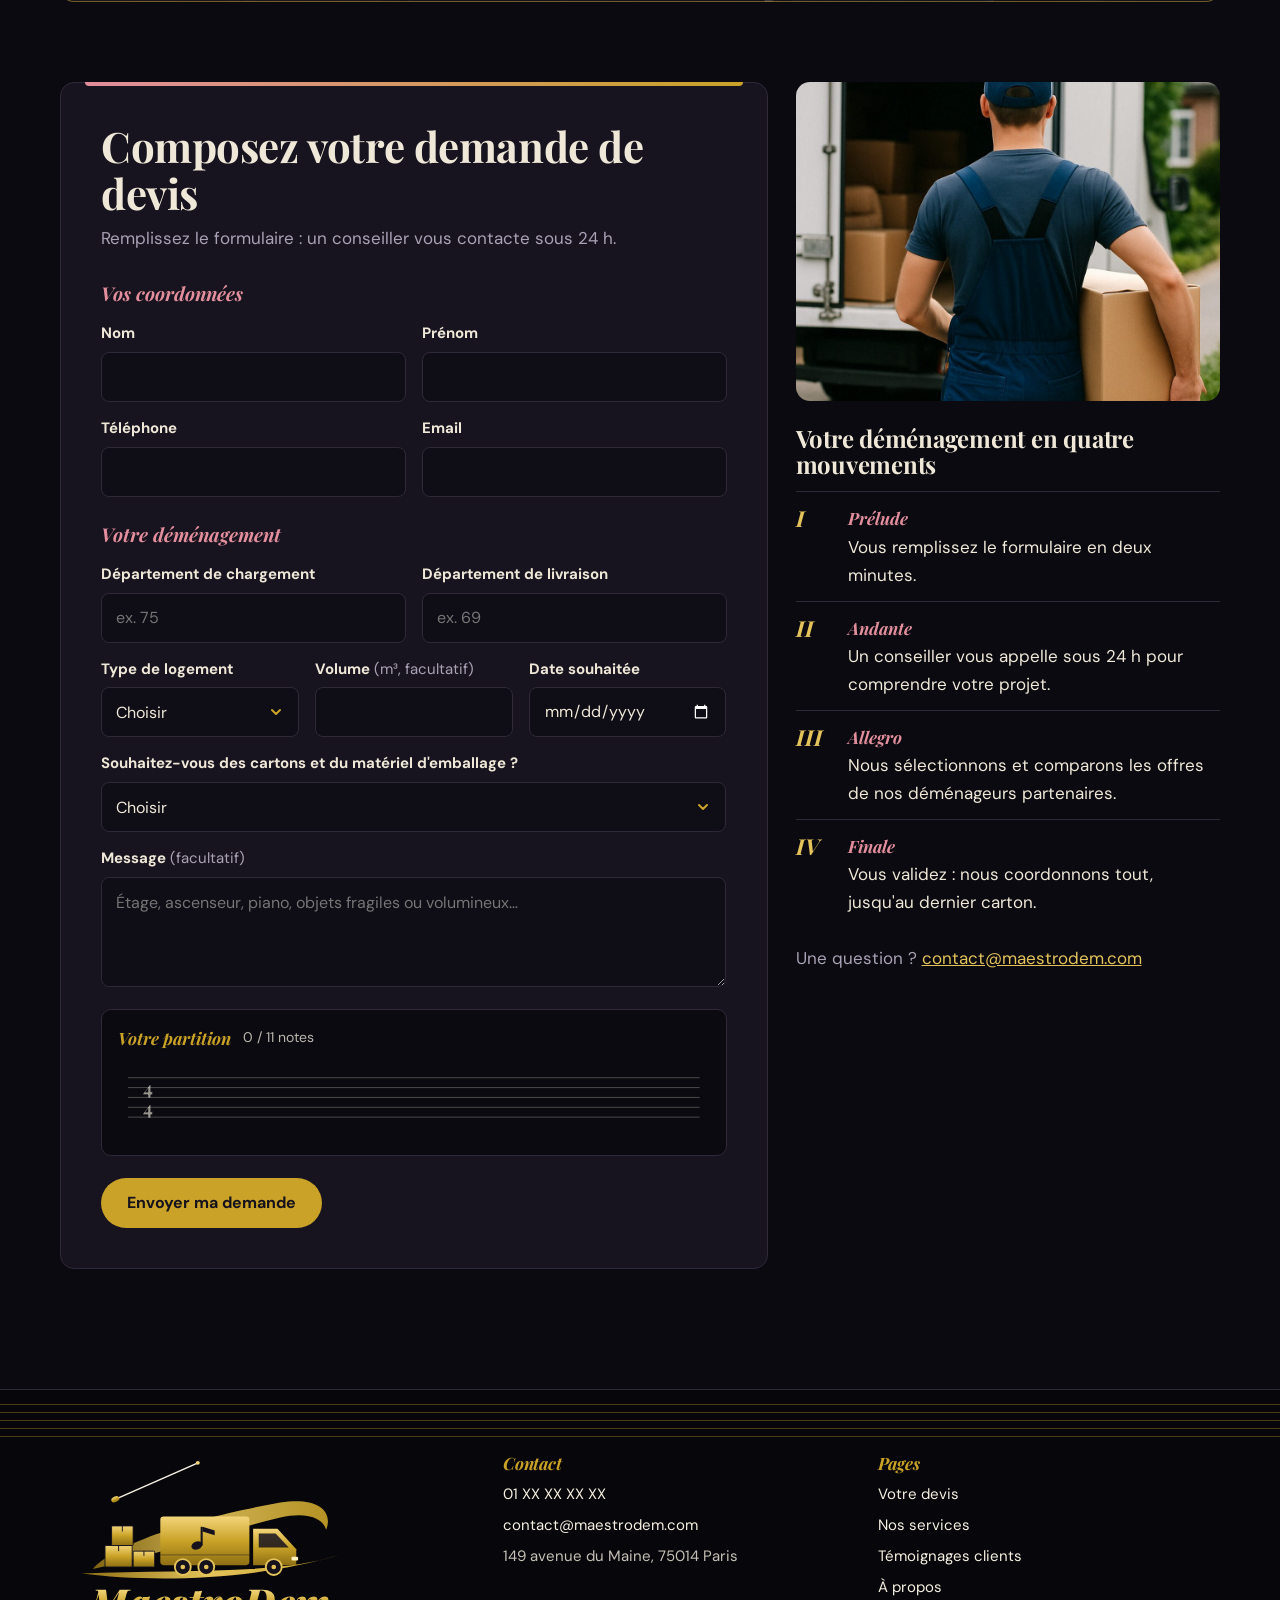
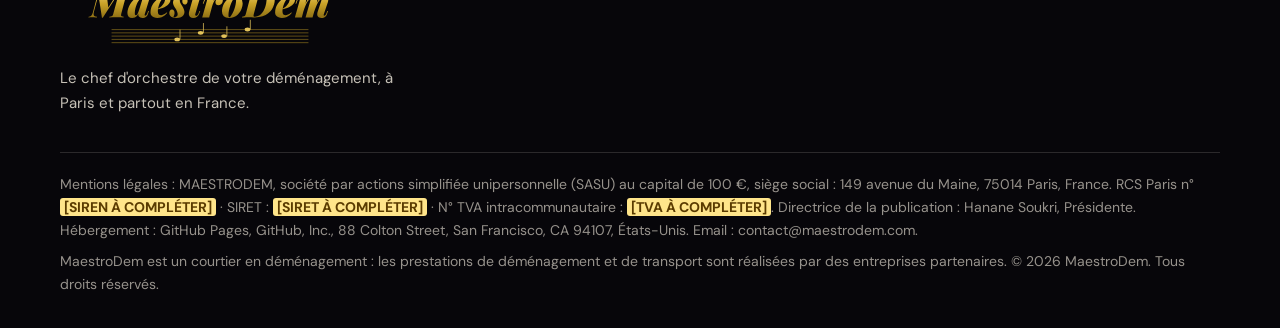
==== commit f3719cea: "New gold vector emblem (truck, baton, wordmark) in footer and og-image Co-Authored-By: Claude Sonnet" ====
--- a/index.html
+++ b/index.html
@@ -202,10 +202,7 @@
     <div class="container">
       <div class="footer-grid">
         <div>
-          <a class="brand" href="index.html">
-          <img src="assets/images/maestrodem-logo.svg" alt="" width="46" height="46">
-          <span><span class="brand-name">Maestro<em>Dem</em></span><span class="brand-sub">Courtier en déménagement</span></span>
-        </a>
+          <a class="footer-emblem" href="index.html" aria-label="MaestroDem, accueil"><img src="assets/images/maestrodem-emblem.svg" alt="MaestroDem, courtier en déménagement" width="640" height="424" loading="lazy"></a>
           <p style="margin-top:14px;max-width:34ch">Le chef d'orchestre de votre déménagement, à Paris et partout en France.</p>
         </div>
         <div>
--- a/assets/css/style.css
+++ b/assets/css/style.css
@@ -357,6 +357,8 @@
 .site-footer .brand { color: var(--cream); }
 .site-footer .brand-name em { color: var(--gold); }
 .site-footer .brand-sub { color: rgba(246,240,226,.55); }
+.footer-emblem { display: block; width: min(300px, 100%); }
+.footer-emblem img { width: 100%; height: auto; }
 .site-footer h3 { font-size: 17px; color: var(--gold); margin-bottom: 10px; font-style: italic; }
 .site-footer a { color: var(--cream); text-decoration: none; }
 .site-footer a:hover { text-decoration: underline; }
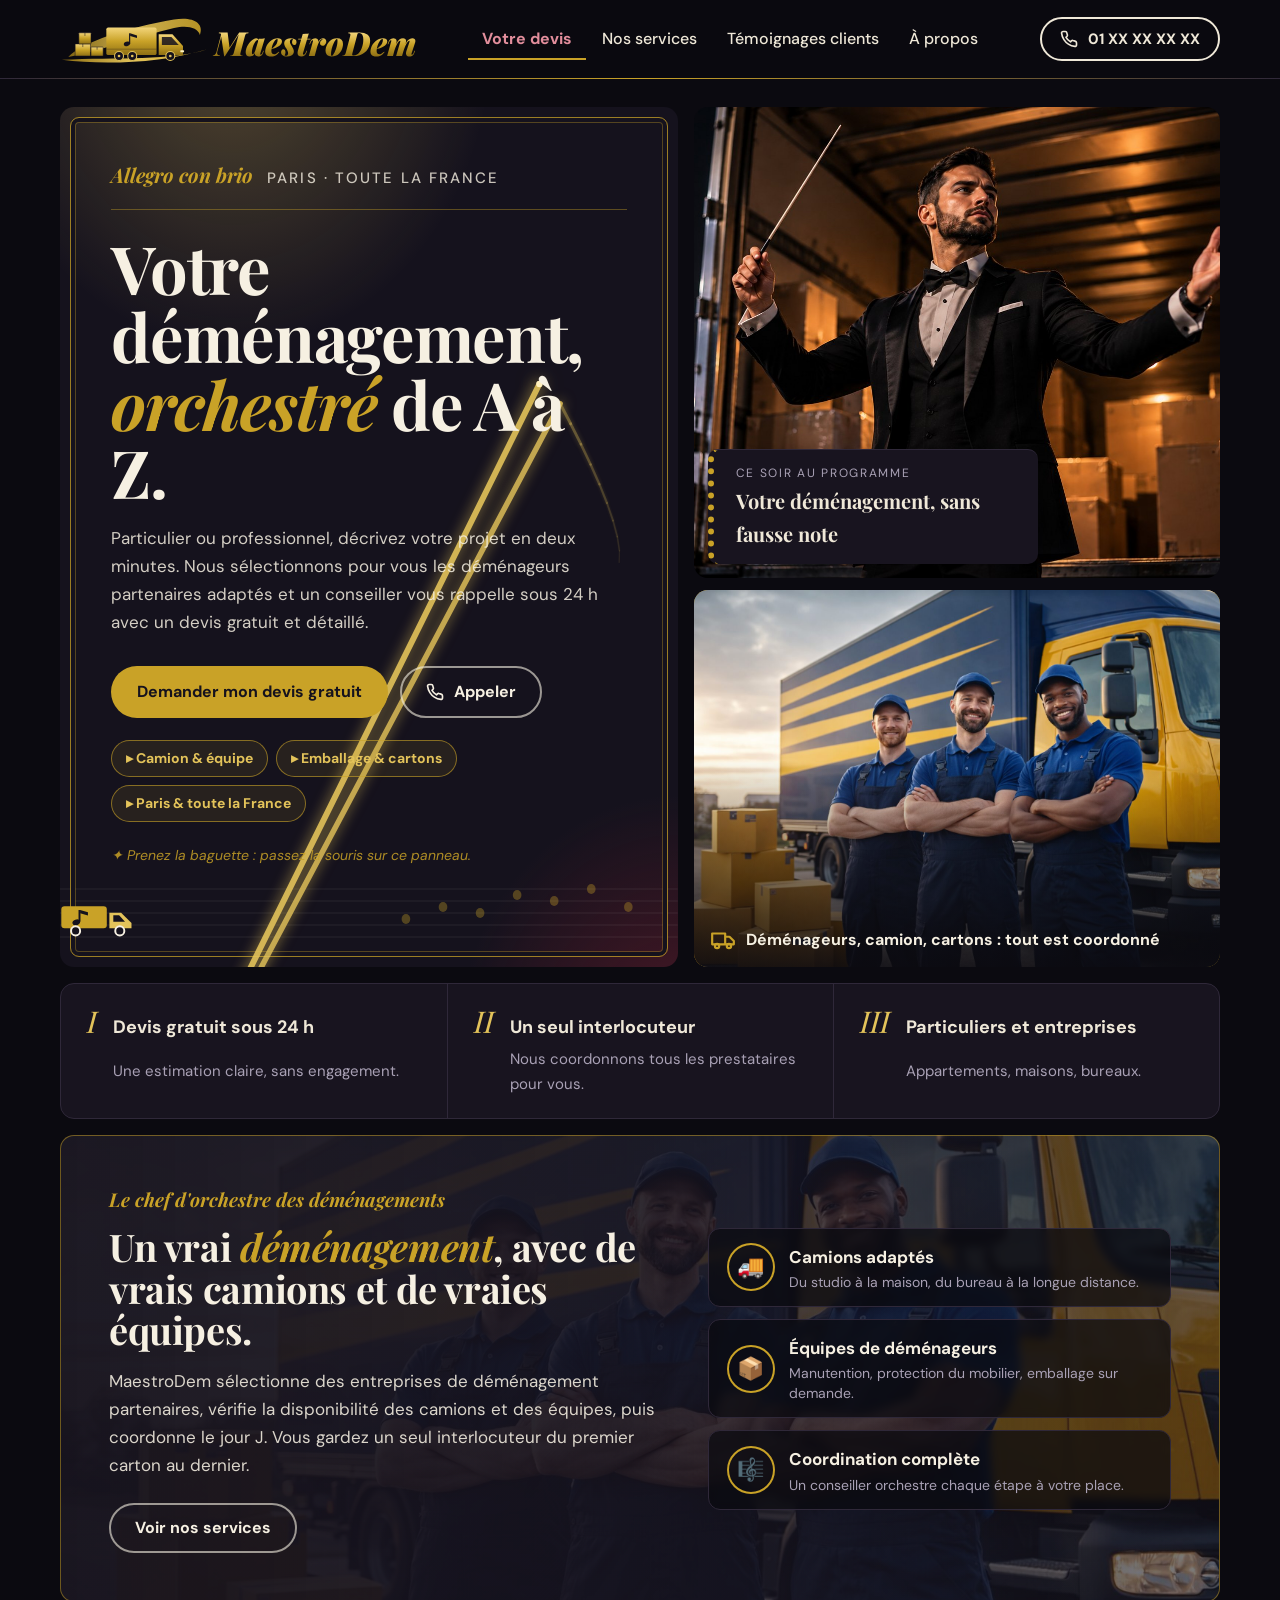
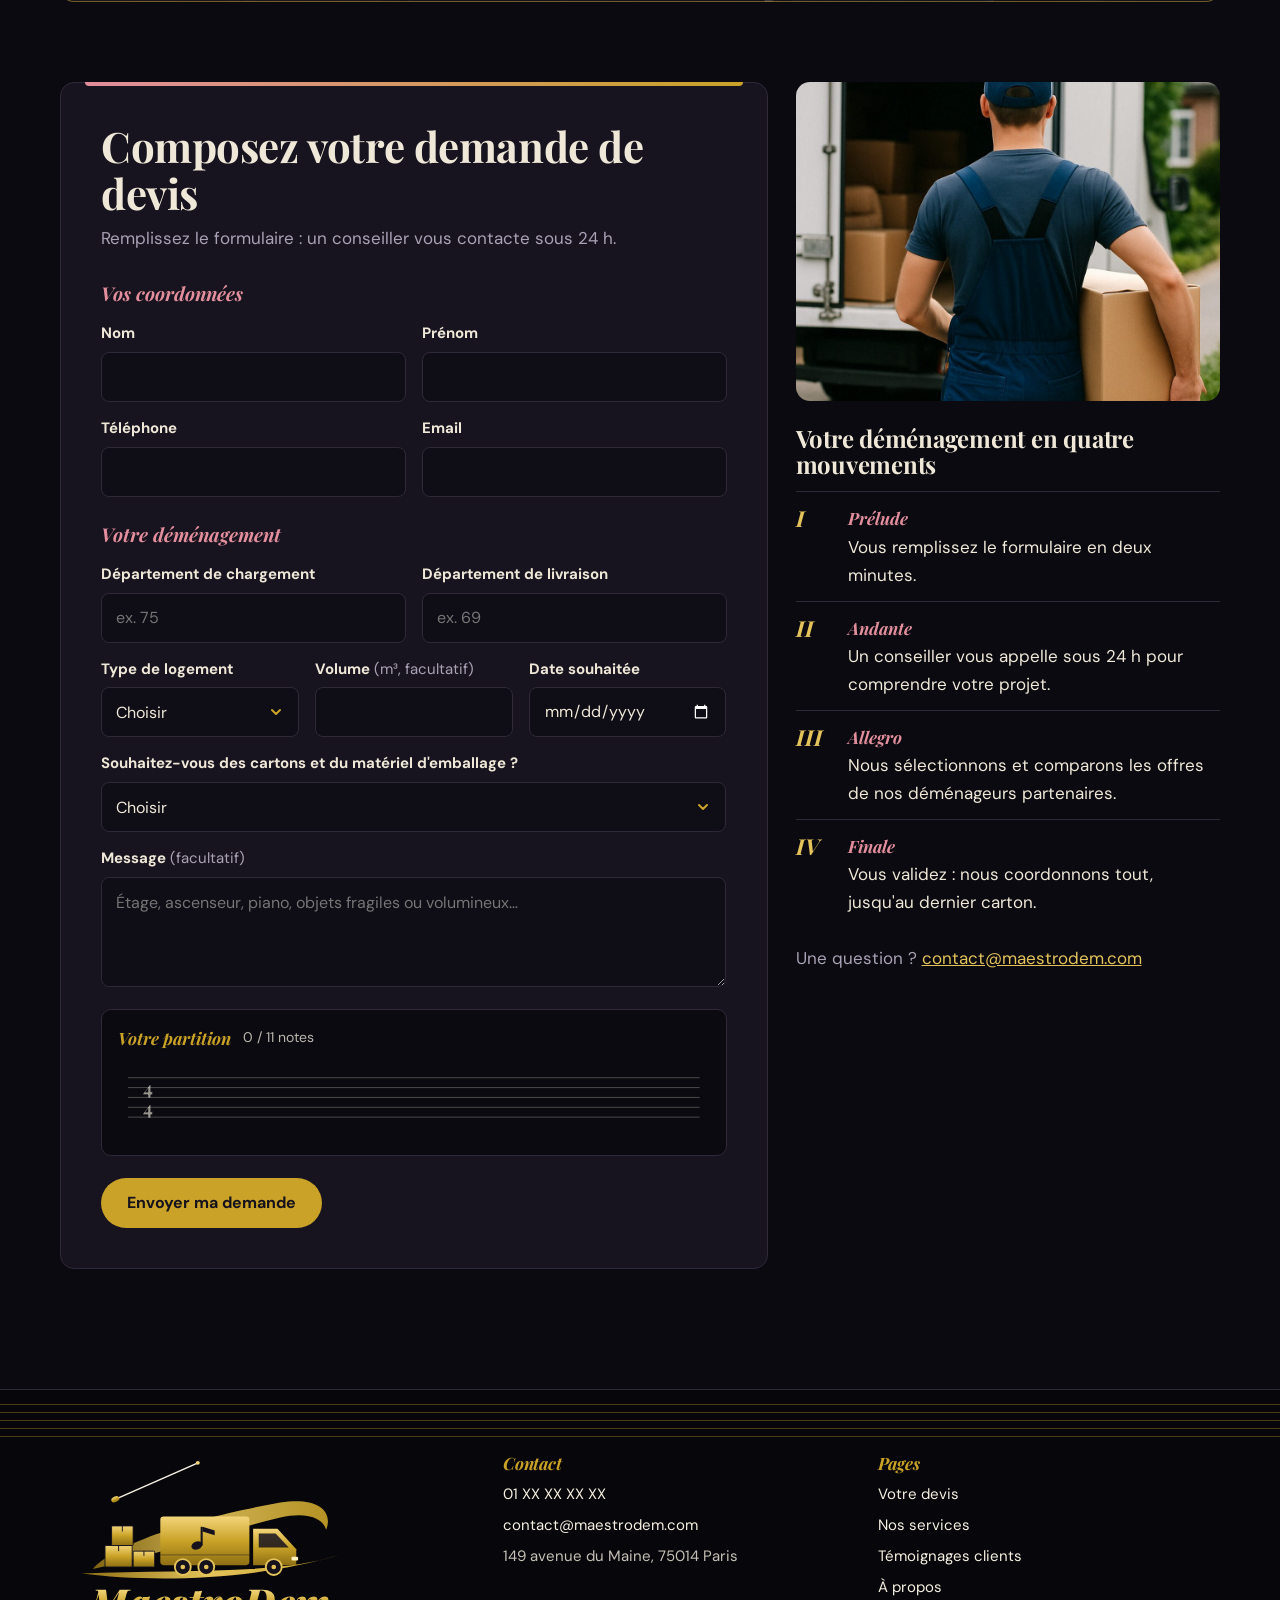
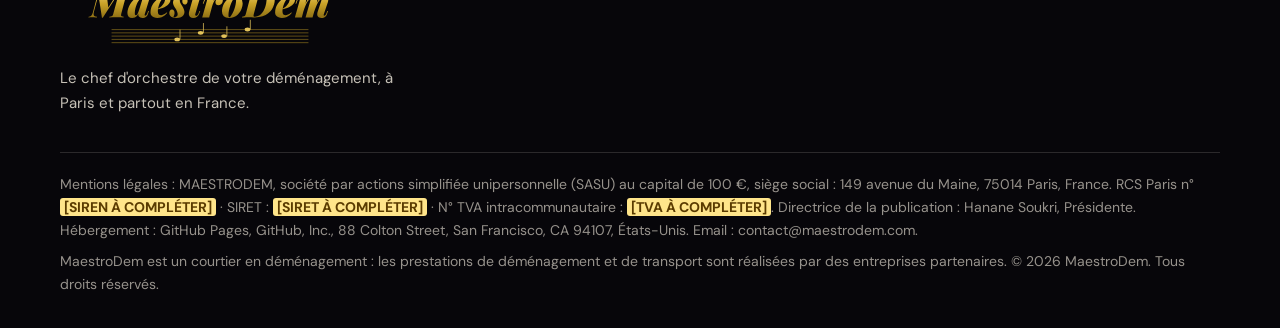
==== commit 9490f858: "Header: horizontal gold logo (truck + wordmark) Co-Authored-By: Claude Sonnet 5.5 <noreply@anthropic" ====
--- a/index.html
+++ b/index.html
@@ -25,10 +25,7 @@
 <body>
   <header class="site-header">
     <div class="container header-inner">
-      <a class="brand" href="index.html">
-          <img src="assets/images/maestrodem-logo.svg" alt="" width="46" height="46">
-          <span><span class="brand-name">Maestro<em>Dem</em></span><span class="brand-sub">Courtier en déménagement</span></span>
-        </a>
+      <a class="brand" href="index.html" aria-label="MaestroDem, courtier en déménagement"><img class="brand-logo" src="assets/images/maestrodem-logo-horizontal.svg" alt="MaestroDem" width="274" height="50"></a>
       <nav class="nav" aria-label="Navigation principale">
         <a data-nav href="index.html">Votre devis</a>
         <a data-nav href="services.html">Nos services</a>
@@ -45,10 +42,7 @@
   <div class="drawer" data-drawer>
     <div class="drawer-panel" role="dialog" aria-label="Menu">
       <div class="drawer-head">
-        <a class="brand" href="index.html">
-          <img src="assets/images/maestrodem-logo.svg" alt="" width="46" height="46">
-          <span><span class="brand-name">Maestro<em>Dem</em></span><span class="brand-sub">Courtier en déménagement</span></span>
-        </a>
+        <a class="brand" href="index.html" aria-label="MaestroDem, courtier en déménagement"><img class="brand-logo" src="assets/images/maestrodem-logo-horizontal.svg" alt="MaestroDem" width="274" height="50"></a>
         <button class="drawer-close" data-close aria-label="Fermer le menu">✕</button>
       </div>
       <nav class="drawer-links">
--- a/assets/css/style.css
+++ b/assets/css/style.css
@@ -72,6 +72,7 @@
 }
 .brand { display: flex; align-items: center; gap: 12px; text-decoration: none; color: var(--ink); }
 .brand img { width: 46px; height: 46px; }
+.brand img.brand-logo { width: auto; height: 58px; max-width: 100%; }
 .brand-name { font-family: var(--serif); font-weight: 700; font-size: 24px; line-height: 1; letter-spacing: -0.01em; }
 .brand-name em { color: var(--gold-ink); }
 .brand-sub { display: block; font-size: 12px; color: var(--muted); font-weight: 500; margin-top: 5px; letter-spacing: .12em; text-transform: uppercase; }
